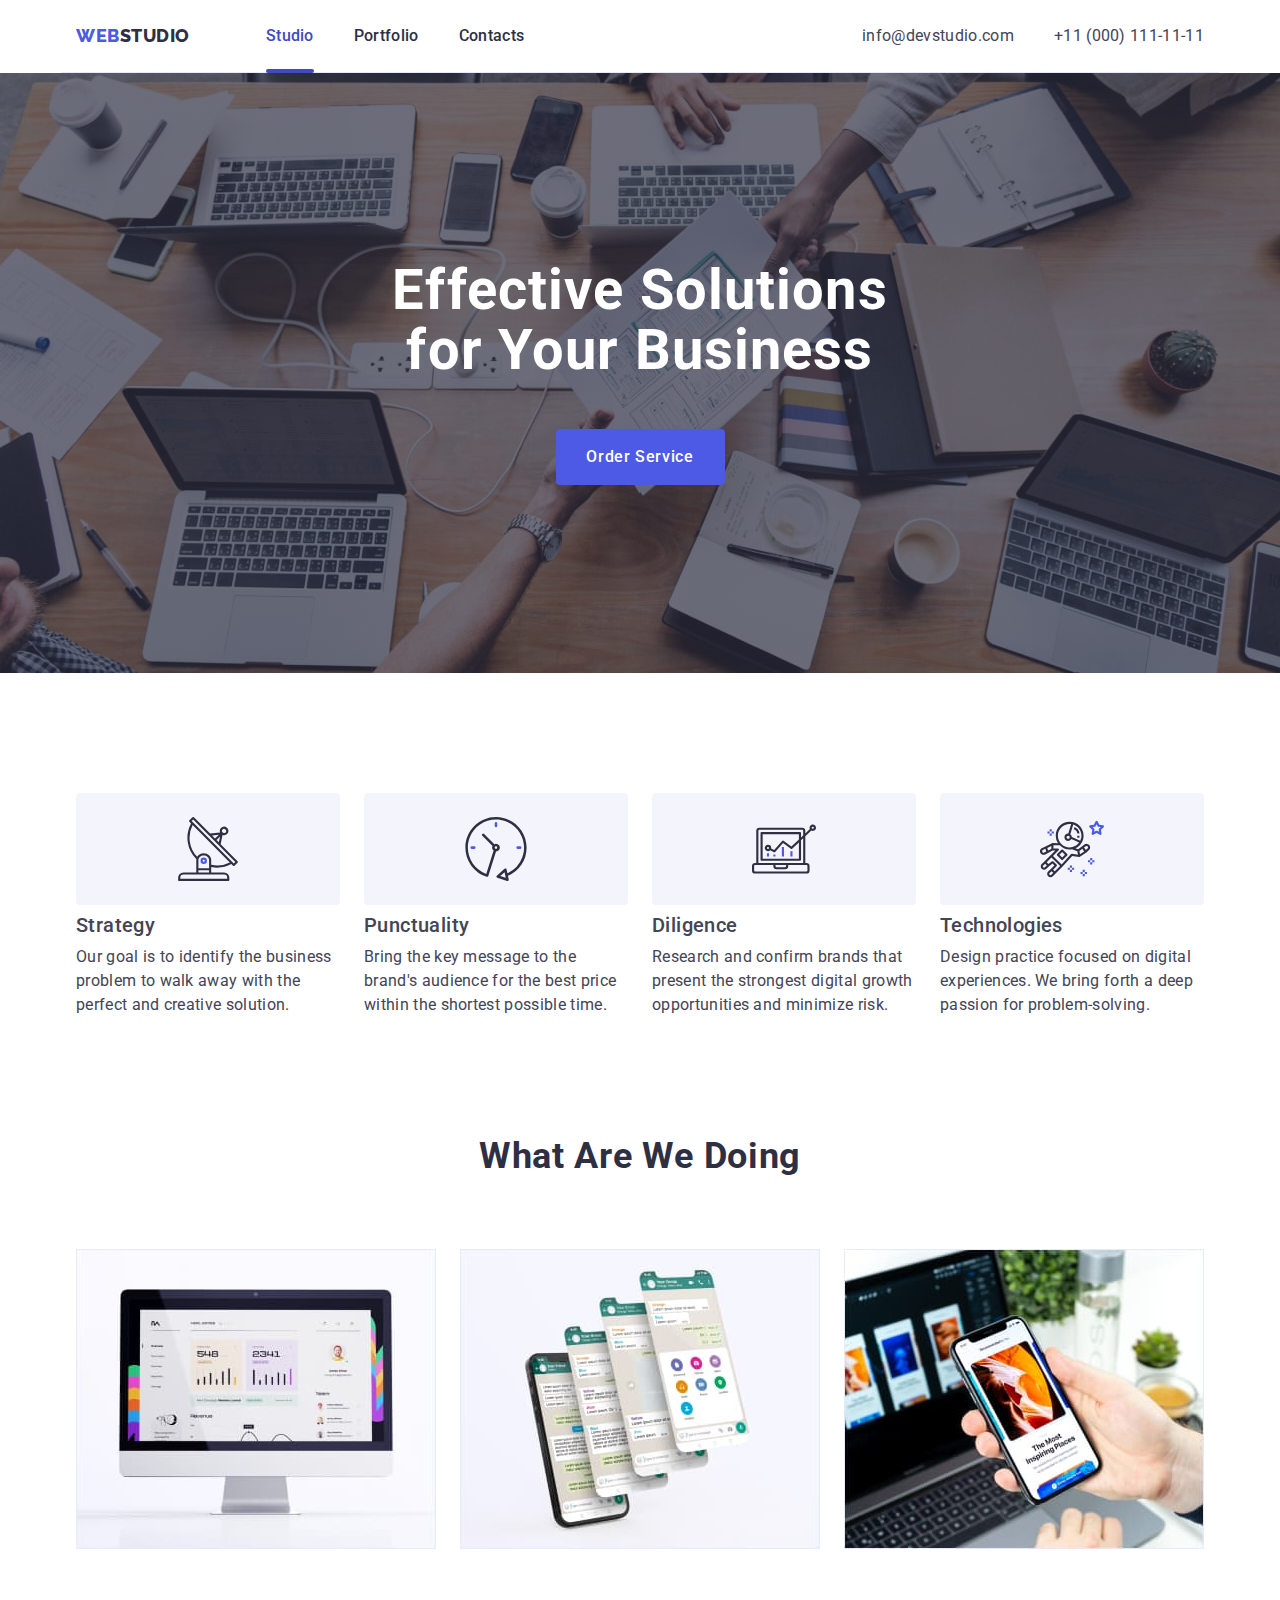
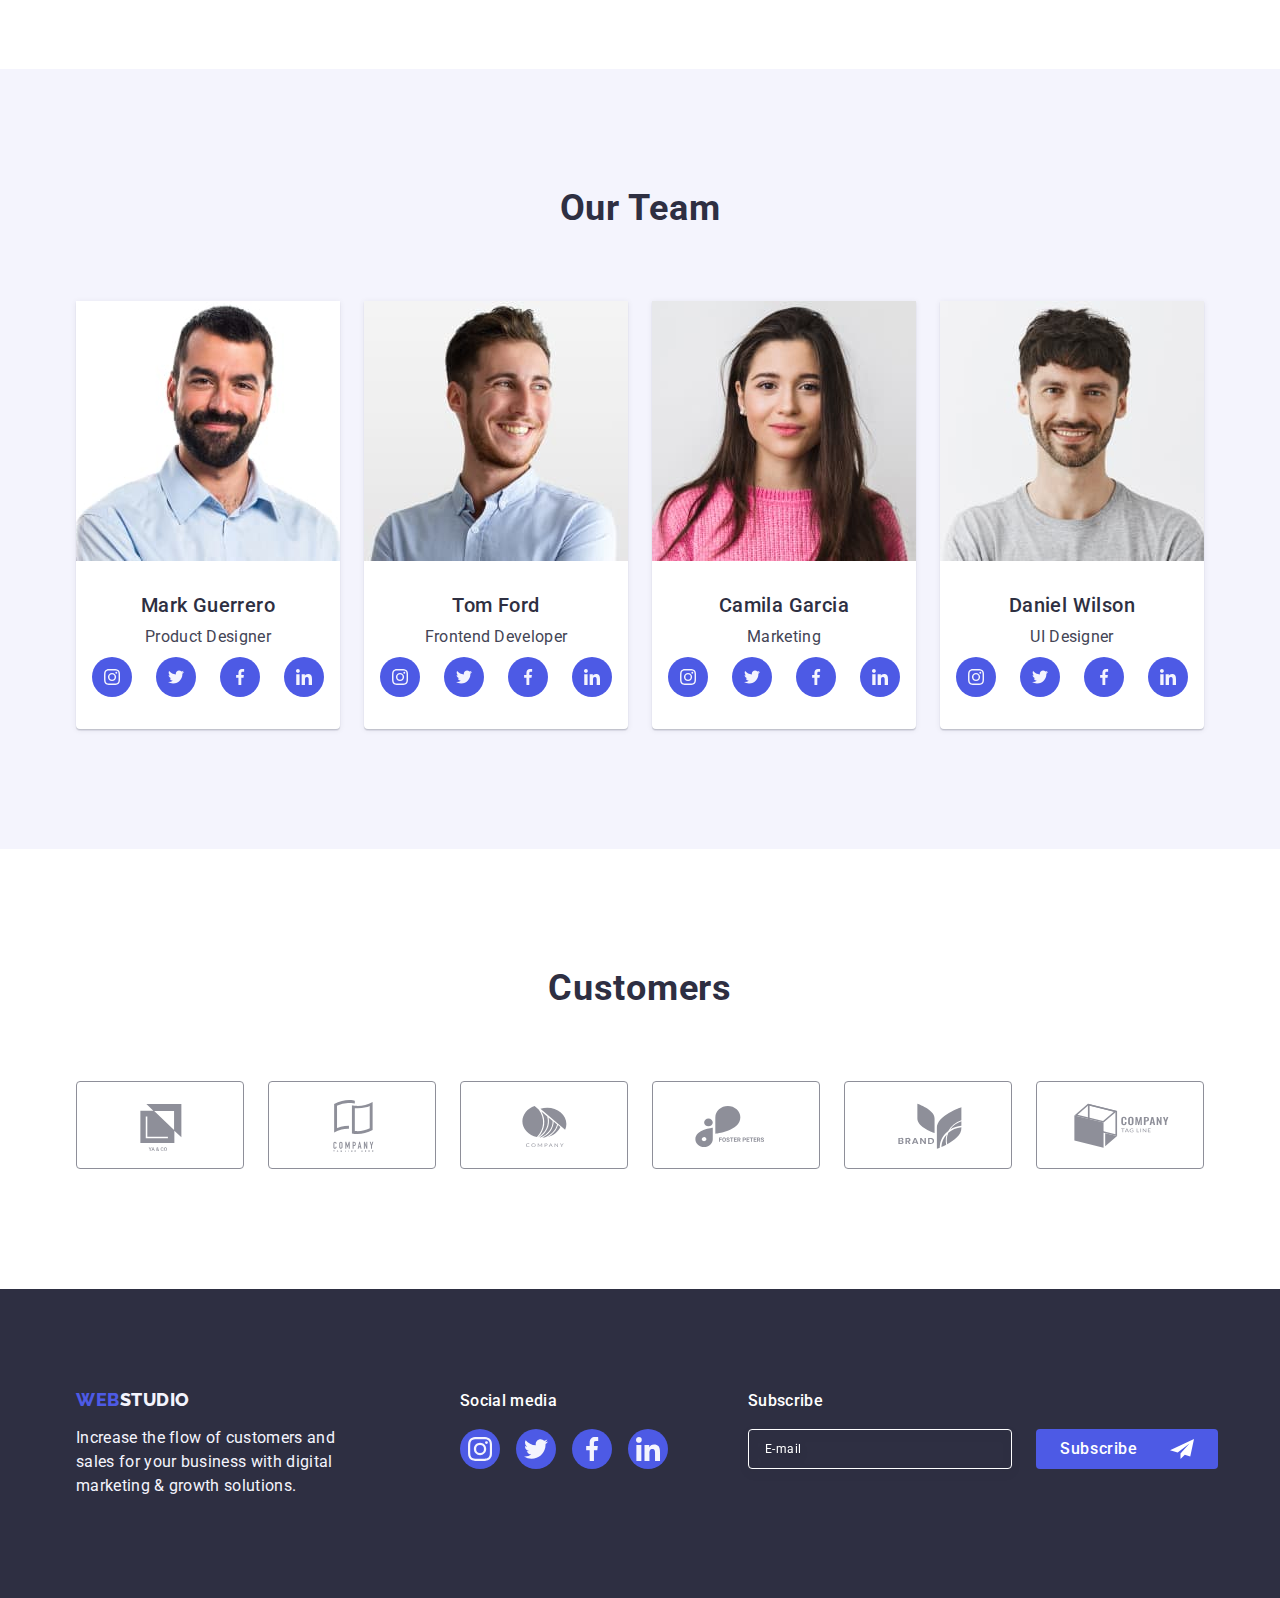
==== index.html @ 53127609 "dz6_fix7" ====
<!DOCTYPE html>
<html lang="en">
  <head>
    <meta charset="UTF-8" />
    <meta http-equiv="X-UA-Compatible" content="IE=edge" />
    <meta name="viewport" content="width=device-width, initial-scale=1.0" />
    <title>Webstudio</title>
    <link rel="preconnect" href="https://fonts.googleapis.com" />
    <link rel="preconnect" href="https://fonts.gstatic.com" crossorigin />
    <link
      href="https://fonts.googleapis.com/css2?family=Raleway:wght@800&family=Roboto:wght@400;500;700&display=swap"
      rel="stylesheet"
    />
    <link
      rel="stylesheet"
      href="https://cdnjs.cloudflare.com/ajax/libs/modern-normalize/2.0.0/modern-normalize.min.css"
    />
    <link rel="stylesheet" href="./css/styles.css" />
  </head>
  <body>
    <header class="header-page">
      <div class="container navigation">
        <nav class="header-nav">
          <a class="logo link" href="./index.html"
            >Web<span class="logo-studio">Studio</span></a
          >
          <ul class="header-list list">
            <li>
              <a class="header-link link-studio link" href="./index.html"
                >Studio</a
              >
            </li>
            <li>
              <a class="header-link link" href="./portfolio.html">Portfolio</a>
            </li>
            <li><a class="header-link link" href="">Contacts</a></li>
          </ul>
        </nav>
        <address class="address-nav">
          <ul class="addres-list list">
            <li>
              <a class="contacts link" href="mailto:info@devstudio.com"
                >info@devstudio.com</a
              >
            </li>
            <li>
              <a class="contacts link" href="tel:+110001111111"
                >+11 (000) 111-11-11</a
              >
            </li>
          </ul>
        </address>
      </div>
    </header>
    <main>
      <section class="hero">
        <div class="container hero-container">
          <h1 class="hero-title">Effective Solutions for Your Business</h1>
          <button class="hero-button" data-modal-open type="button">
            Order Service
          </button>
        </div>
      </section>
      <section class="section-skill">
        <div class="container">
          <h2 class="visually-hidden">Our skill</h2>
          <ul class="list skill-list">
            <li class="skill-item">
              <div class="skill-container-icon">
                <svg class="skill-item-icon" width="64" height="64">
                  <use href="./images/icons.svg#icon-antenna"></use>
                </svg>
              </div>
              <h3 class="skill-title-item">Strategy</h3>
              <p class="skill-text">
                Our goal is to identify the business problem to walk away with
                the perfect and creative solution.
              </p>
            </li>
            <li class="skill-item">
              <div class="skill-container-icon">
                <svg class="skill-item-icon" width="64" height="64">
                  <use href="./images/icons.svg#icon-clock"></use>
                </svg>
              </div>
              <h3 class="skill-title-item">Punctuality</h3>
              <p class="skill-text">
                Bring the key message to the brand's audience for the best price
                within the shortest possible time.
              </p>
            </li>
            <li class="skill-item">
              <div class="skill-container-icon">
                <svg class="skill-item-icon" width="64" height="64">
                  <use href="./images/icons.svg#icon-diagram"></use>
                </svg>
              </div>
              <h3 class="skill-title-item">Diligence</h3>
              <p class="skill-text">
                Research and confirm brands that present the strongest digital
                growth opportunities and minimize risk.
              </p>
            </li>
            <li class="skill-item">
              <div class="skill-container-icon">
                <svg class="skill-item-icon" width="64" height="64">
                  <use href="./images/icons.svg#icon-astronaut"></use>
                </svg>
              </div>
              <h3 class="skill-title-item">Technologies</h3>
              <p class="skill-text">
                Design practice focused on digital experiences. We bring forth a
                deep passion for problem-solving.
              </p>
            </li>
          </ul>
        </div>
      </section>
      <section class="job-description">
        <div class="container">
          <h2 class="job-description-title">What are we doing</h2>
          <ul class="list job-description-item">
            <li class="job-img">
              <img
                src="./images/screen-1.jpg"
                alt="
            application screen"
                width="360"
              />
            </li>
            <li class="job-img">
              <img
                src="./images/screen-2.jpg"
                alt="
            application screen"
                width="360"
              />
            </li>
            <li class="job-img">
              <img
                src="./images/screen-3.jpg"
                alt="
            application screen"
                width="360"
              />
            </li>
          </ul>
        </div>
      </section>
      <section class="team-section">
        <div class="container">
          <h2 class="team-title">Our Team</h2>
          <ul class="list team-list">
            <li class="team-item">
              <img
                src="./images/team-card-1.jpg"
                alt="Team card"
                width="264"
                height="260"
              />
              <div class="team-description">
                <h3 class="team-name">Mark Guerrero</h3>
                <p class="team-text">Product Designer</p>

                <ul class="team-soc-list list list">
                  <li class="team-soc-item list">
                    <a
                      class="team-soc-link link"
                      href=""
                      target="_blank"
                      rel="noopener noreferrer"
                    >
                      <svg class="social-networks-icon" width="16" height="16">
                        <use href="./images/icons.svg#icon-instagram"></use>
                      </svg>
                    </a>
                  </li>
                  <li class="team-soc-item list">
                    <a
                      class="team-soc-link link"
                      href=""
                      target="_blank"
                      rel="noopener noreferrer"
                    >
                      <svg class="social-networks-icon" width="16" height="16">
                        <use href="./images/icons.svg#icon-twitter"></use>
                      </svg>
                    </a>
                  </li>
                  <li class="team-soc-item list">
                    <a
                      class="team-soc-link link"
                      href=""
                      target="_blank"
                      rel="noopener noreferrer"
                    >
                      <svg class="social-networks-icon" width="16" height="16">
                        <use href="./images/icons.svg#icon-facebook"></use>
                      </svg>
                    </a>
                  </li>
                  <li class="team-soc-item list">
                    <a
                      class="team-soc-link link"
                      href=""
                      target="_blank"
                      rel="noopener noreferrer"
                    >
                      <svg class="social-networks-icon" width="16" height="16">
                        <use href="./images/icons.svg#icon-linkedin"></use>
                      </svg>
                    </a>
                  </li>
                </ul>
              </div>
            </li>
            <li class="team-item">
              <img
                src="./images/team-card-2.jpg"
                alt="Team card"
                width="264"
                height="260"
              />
              <div class="team-description">
                <h3 class="team-name">Tom Ford</h3>
                <p class="team-text">Frontend Developer</p>

                <ul class="team-soc-list list">
                  <li class="team-soc-item list">
                    <a
                      class="team-soc-link link"
                      href=""
                      target="_blank"
                      rel="noopener noreferrer"
                    >
                      <svg class="social-networks-icon" width="16" height="16">
                        <use href="./images/icons.svg#icon-instagram"></use>
                      </svg>
                    </a>
                  </li>
                  <li class="team-soc-item list">
                    <a
                      class="team-soc-link link"
                      href=""
                      target="_blank"
                      rel="noopener noreferrer"
                    >
                      <svg class="social-networks-icon" width="16" height="16">
                        <use href="./images/icons.svg#icon-twitter"></use>
                      </svg>
                    </a>
                  </li>
                  <li class="team-soc-item list">
                    <a
                      class="team-soc-link link"
                      href=""
                      target="_blank"
                      rel="noopener noreferrer"
                    >
                      <svg class="social-networks-icon" width="16" height="16">
                        <use href="./images/icons.svg#icon-facebook"></use>
                      </svg>
                    </a>
                  </li>
                  <li class="team-soc-item list">
                    <a
                      class="team-soc-link link"
                      href=""
                      target="_blank"
                      rel="noopener noreferrer"
                    >
                      <svg class="social-networks-icon" width="16" height="16">
                        <use href="./images/icons.svg#icon-linkedin"></use>
                      </svg>
                    </a>
                  </li>
                </ul>
              </div>
            </li>
            <li class="team-item">
              <img
                src="./images/team-card-3.jpg"
                alt="Team card"
                width="264"
                height="260"
              />
              <div class="team-description">
                <h3 class="team-name">Camila Garcia</h3>
                <p class="team-text">Marketing</p>

                <ul class="team-soc-list list">
                  <li class="team-soc-item list">
                    <a
                      class="team-soc-link link"
                      href=""
                      target="_blank"
                      rel="noopener noreferrer"
                    >
                      <svg class="social-networks-icon" width="16" height="16">
                        <use href="./images/icons.svg#icon-instagram"></use>
                      </svg>
                    </a>
                  </li>
                  <li class="team-soc-item list">
                    <a
                      class="team-soc-link link"
                      href=""
                      target="_blank"
                      rel="noopener noreferrer"
                    >
                      <svg class="social-networks-icon" width="16" height="16">
                        <use href="./images/icons.svg#icon-twitter"></use>
                      </svg>
                    </a>
                  </li>
                  <li class="team-soc-item list">
                    <a
                      class="team-soc-link link"
                      href=""
                      target="_blank"
                      rel="noopener noreferrer"
                    >
                      <svg class="social-networks-icon" width="16" height="16">
                        <use href="./images/icons.svg#icon-facebook"></use>
                      </svg>
                    </a>
                  </li>
                  <li class="team-soc-item list">
                    <a
                      class="team-soc-link link"
                      href=""
                      target="_blank"
                      rel="noopener noreferrer"
                    >
                      <svg class="social-networks-icon" width="16" height="16">
                        <use href="./images/icons.svg#icon-linkedin"></use>
                      </svg>
                    </a>
                  </li>
                </ul>
              </div>
            </li>
            <li class="team-item">
              <img
                src="./images/team-card-4.jpg"
                alt="Team card"
                width="264"
                height="260"
              />
              <div class="team-description">
                <h3 class="team-name">Daniel Wilson</h3>
                <p class="team-text">UI Designer</p>

                <ul class="team-soc-list list">
                  <li class="team-soc-item list">
                    <a
                      class="team-soc-link link"
                      href=""
                      target="_blank"
                      rel="noopener noreferrer"
                    >
                      <svg class="social-networks-icon" width="16" height="16">
                        <use href="./images/icons.svg#icon-instagram"></use>
                      </svg>
                    </a>
                  </li>
                  <li class="team-soc-item list">
                    <a
                      class="team-soc-link link"
                      href=""
                      target="_blank"
                      rel="noopener noreferrer"
                    >
                      <svg class="social-networks-icon" width="16" height="16">
                        <use href="./images/icons.svg#icon-twitter"></use>
                      </svg>
                    </a>
                  </li>
                  <li class="team-soc-item list">
                    <a
                      class="team-soc-link link"
                      href=""
                      target="_blank"
                      rel="noopener noreferrer"
                    >
                      <svg class="social-networks-icon" width="16" height="16">
                        <use href="./images/icons.svg#icon-facebook"></use>
                      </svg>
                    </a>
                  </li>
                  <li class="team-soc-item list">
                    <a
                      class="team-soc-link link"
                      href=""
                      target="_blank"
                      rel="noopener noreferrer"
                    >
                      <svg class="social-networks-icon" width="16" height="16">
                        <use href="./images/icons.svg#icon-linkedin"></use>
                      </svg>
                    </a>
                  </li>
                </ul>
              </div>
            </li>
          </ul>
        </div>
      </section>
      <section class="customers-section">
        <div class="container">
          <h2 class="customers-title">Customers</h2>
          <ul class="list customers-list">
            <li class="customers-item">
              <a href="" class="link customers-link">
                <svg class="customers-icon" width="104" height="56">
                  <use href="./images/icons.svg#icon-Logo-1"></use>
                </svg>
              </a>
            </li>
            <li class="customers-item">
              <a href="" class="link customers-link">
                <svg class="customers-icon" width="104" height="56">
                  <use href="./images/icons.svg#icon-Logo-2"></use>
                </svg>
              </a>
            </li>
            <li class="customers-item">
              <a href="" class="link customers-link">
                <svg class="customers-icon" width="104" height="56">
                  <use href="./images/icons.svg#icon-Logo-3"></use>
                </svg>
              </a>
            </li>
            <li class="customers-item">
              <a href="" class="link customers-link">
                <svg class="customers-icon" width="104" height="56">
                  <use href="./images/icons.svg#icon-Logo-4"></use>
                </svg>
              </a>
            </li>
            <li class="customers-item">
              <a href="" class="link customers-link">
                <svg class="customers-icon" width="104" height="56">
                  <use href="./images/icons.svg#icon-Logo-5"></use>
                </svg>
              </a>
            </li>
            <li class="customers-item">
              <a href="" class="link customers-link">
                <svg class="customers-icon" width="104" height="56">
                  <use href="./images/icons.svg#icon-Logo-6"></use>
                </svg>
              </a>
            </li>
          </ul>
        </div>
      </section>
    </main>
    <footer class="footer">
      <div class="container footer-container">
        <div class="footer-logo-container">
          <a class="logo-footer link" href="./index.html"
            >Web<span class="footer-logo-studio">Studio</span></a
          >
          <p class="footer-text">
            Increase the flow of customers and sales for your business with
            digital marketing & growth solutions.
          </p>
        </div>

        <div class="social-footer-container">
          <p class="footer-soc-title">Social media</p>
          <ul class="footer-soc-list list">
            <li class="footer-soc-item list">
              <a
                class="footer-soc-link link"
                href=""
                target="_blank"
                rel="noopener noreferrer"
              >
                <svg class="social-networks-icon" width="24" height="24">
                  <use href="./images/icons.svg#icon-instagram"></use>
                </svg>
              </a>
            </li>
            <li class="footer-soc-item list">
              <a
                class="footer-soc-link link"
                href=""
                target="_blank"
                rel="noopener noreferrer"
              >
                <svg class="social-networks-icon" width="24" height="24">
                  <use href="./images/icons.svg#icon-twitter"></use>
                </svg>
              </a>
            </li>
            <li class="footer-soc-item list">
              <a
                class="footer-soc-link link"
                href=""
                target="_blank"
                rel="noopener noreferrer"
              >
                <svg class="social-networks-icon" width="24" height="24">
                  <use href="./images/icons.svg#icon-facebook"></use>
                </svg>
              </a>
            </li>
            <li class="footer-soc-item list">
              <a
                class="footer-soc-link link"
                href=""
                target="_blank"
                rel="noopener noreferrer"
              >
                <svg class="social-networks-icon" width="24" height="24">
                  <use href="./images/icons.svg#icon-linkedin"></use>
                </svg>
              </a>
            </li>
          </ul>
        </div>
        <div class="register-form-wrap">
          <p class="footer-soc-title">Subscribe</p>
          <form class="mail-reg-form">
            <label class="reg-mail-label">
              <input
                type="email"
                name="email"
                class="reg-mail-input"
                minlength="2"
                maxlength="30"
                placeholder="E-mail"
                required
              />
            </label>
            <button class="reg-mail-btn" type="submit">
              Subscribe
              <svg class="icon-subscribe" width="24" height="24">
                <use href="./images/icons.svg#icon-subscribe"></use>
              </svg>
            </button>
          </form>
        </div>
      </div>
    </footer>
    <div class="backdrop is-hidden" data-modal>
      <div class="modal">
        <button data-modal-close class="modal-close" type="button">
          <svg class="modal-close-item" width="8" height="8">
            <use href="./images/icons.svg#icon-close-black"></use>
          </svg>
        </button>
        <p class="modal-title">Leave your contacts and we will call you back</p>
        <form class="modal-form">
          <div class="input-wrap">
            <label for="user-name" class="input-label">Name</label>
            <div class="input-container">
              <input
                type="text"
                name="user-name"
                id="user-name"
                class="modal-input"
                placeholder=" "
                minlength="2"
                maxlength="30"
                required
              />
              <svg class="modal-img" width="18" height="24">
                <use href="./images/icons.svg#icon-person"></use>
              </svg>
            </div>
          </div>
          <div class="input-wrap">
            <label for="tel" class="input-label">Phone</label>
            <div class="input-container">
              <input
                type="tel"
                name="tel"
                id="tel"
                class="modal-input"
                placeholder=" "
                required
              />
              <svg class="modal-img" width="18" height="24">
                <use href="./images/icons.svg#icon-phone"></use>
              </svg>
            </div>
          </div>
          <div class="input-wrap">
            <label for="email" class="input-label">Email</label>
            <div class="input-container">
              <input
                type="email"
                name="email"
                id="email"
                class="modal-input"
                placeholder=" "
                required
              />
              <svg class="modal-img" width="18" height="24">
                <use href="./images/icons.svg#icon-mail"></use>
              </svg>
            </div>
          </div>
          <div class="input-wrap comment-box-wrap">
            <label for="user-comment" class="input-label">Comment</label>
            <textarea
              class="comment-box"
              name="user-comment"
              id="user-comment"
              placeholder="Text input"
            ></textarea>
          </div>
          <div class="privacy-container">
            <input
              type="checkbox"
              id="user-privacy"
              name="user-privacy"
              value="true"
              class="privacy-input visually-hidden"
              required
            />
            <label for="user-privacy" class="privacy-label">
              <span class="container-privacy-icon"
                ><svg class="privacy-icon" width="10" height="8">
                  <use href="./images/icons.svg#icon-click"></use>
                </svg>
              </span>
              I accept the terms and conditions of the
              <a class="privacy-link" href=""> Privacy Policy</a>
            </label>
          </div>

          <button type="submit" class="modal-btn">Send</button>
        </form>
      </div>
    </div>
    <script src="./js/modal.js"></script>
  </body>
</html>
---- css/styles.css ----
/* Main background #ffffff */
/* Background footer and main section #2E2F42 */
/* Footer text color #F4F4FD */
/* Main text color #434455 */
/* Title color #2E2F42 */
/* background button #4D5AE5 */

:root {
  --main-bg: #ffffff;
  --durk-bg: #2e2f42;
  --main-text-color: #434455;
  --title-color: #2e2f42;
  --accent-color: #4d5ae5;
  --light-bg: #f4f4fd;
  --pressed-state: #404bbf;
  --border-btn-color: #030303;
  --costumers-logo-color: #8e8f99;
  --green-accent-color: #31d0aa;
  --border-collor: #e7e9fc;
}

h1,
h2,
h3,
h4,
h5,
h6,
p {
  margin-top: 0;
  margin-bottom: 0;
}

img {
  display: block;
  max-width: 100%;
  height: auto;
}

.container {
  max-width: 1158px;
  padding: 0 15px;
  margin: 0 auto;
}

body {
  font-family: "Roboto", sans-serif;
  font-weight: 400;
  font-size: 16px;
  line-height: 1.5;
  letter-spacing: 0.02em;
  color: var(--main-text-color);
  background-color: var(--main-bg);
}

/* Header */

.navigation {
  display: flex;
  justify-content: space-between;
  border-bottom: 1px solid var(--border-collor);
}

.header-page {
  box-shadow: 0px 2px 1px rgba(46, 47, 66, 0.08),
    0px 1px 1px rgba(46, 47, 66, 0.16), 0px 1px 6px rgba(46, 47, 66, 0.08);
}

.header-nav {
  display: flex;
  align-items: center;
}

.header-list {
  display: flex;
  gap: 40px;
}

.list {
  list-style: none;
  margin: 0;
  padding: 0;
}

.link {
  text-decoration: none;
  margin: 0;
  padding: 0;
}

.logo {
  font-family: "Raleway", sans-serif;
  font-weight: 800;
  font-size: 18px;
  line-height: 1.17;
  letter-spacing: 0.03em;
  text-transform: uppercase;
  color: var(--accent-color);
  text-decoration: none;
  padding: 24px 0 24px;
  margin-right: 76px;
}

.logo > .logo-studio {
  text-transform: uppercase;
  color: var(--title-color);
}

.address-nav {
  font-style: normal;
  padding-top: 24px;
  padding-bottom: 24px;
}

.addres-list {
  display: flex;
  gap: 40px;
}

.header-link {
  display: block;
  font-family: inherit;
  font-weight: 500;
  font-size: 16px;
  line-height: 1.5;
  letter-spacing: 0.02em;
  color: var(--title-color);
  padding-top: 24px;
  padding-bottom: 24px;
  transition: color 250ms cubic-bezier(0.4, 0, 0.2, 1);
  position: relative;
}

.header-link:hover,
.header-link:focus {
  color: var(--pressed-state);
}

.link-studio::after {
  position: absolute;
  left: 0px;
  bottom: -1px;
  width: 100%;
  height: 4px;
  content: "";
  display: block;
  background-color: var(--pressed-state);
  border-radius: 2px;
  color: var(--pressed-state);
}
.link-studio {
  color: var(--pressed-state);
}

.link-portfolio {
  color: var(--pressed-state);
}

.link-portfolio::after {
  position: absolute;
  left: 0px;
  bottom: -1px;
  width: 100%;
  height: 4px;
  content: "";
  display: block;
  background-color: var(--pressed-state);
  border-radius: 2px;
}

.contacts {
  font-family: inherit;
  font-style: normal;
  font-weight: 400;
  font-size: 16px;
  line-height: 1.5;
  letter-spacing: 0.02em;
  color: var(--main-text-color);
  transition: color 250ms cubic-bezier(0.4, 0, 0.2, 1);
}

.contacts:is(:hover, :focus) {
  color: var(--pressed-state);
}

/* Main */

.hero {
  background-color: var(--durk-bg);
  max-width: 1440px;
  margin: 0 auto;
  padding-top: 188px;
  padding-bottom: 188px;
  background-image: linear-gradient(
      rgba(46, 47, 66, 0.7),
      rgba(46, 47, 66, 0.7)
    ),
    url(../images/people-office-1.jpg);
  background-position: center;
  background-size: cover;
  background-repeat: no-repeat;
}

.hero-container {
  display: flex;
  flex-direction: column;
  align-items: center;
}

.hero-button {
  font-family: inherit;
  font-weight: 500;
  font-size: 16px;
  line-height: 1.5;
  letter-spacing: 0.04em;
  color: var(--main-bg);
  background: var(--accent-color);
  cursor: pointer;
  min-width: 169px;
  height: 56px;
  border: none;
  border-radius: 4px;
  transition: background-color 250ms cubic-bezier(0.4, 0, 0.2, 1);
}

.hero-button:is(:hover, :focus) {
  background-color: var(--pressed-state);
}

.hero-title {
  font-weight: 700;
  font-size: 56px;
  line-height: 1.07;
  letter-spacing: 0.02em;
  color: var(--main-bg);
  text-align: center;
  margin-bottom: 48px;
  max-width: 496px;
  height: 120px;
}

.section-skill {
  padding-top: 120px;
  padding-bottom: 120px;
}

.visually-hidden {
  position: absolute;
  width: 1px;
  height: 1px;
  margin: -1px;
  border: 0;
  padding: 0;

  white-space: nowrap;
  clip-path: inset(100%);
  clip: rect(0 0 0 0);
  overflow: hidden;
}

.skill-list {
  display: flex;
  gap: 24px;
}

.skill-item {
  flex-basis: calc((100% - 3 * 24px) / 4);
  min-height: 104px;
}

.skill-container-icon {
  width: 100%;
  height: 112px;
  display: flex;
  align-items: center;
  justify-content: center;
  background: var(--light-bg);
  border-radius: 4px;
  margin-bottom: 8px;
}

.skill-title-item {
  font-weight: 500;
  font-size: 20px;
  line-height: 1.2;
  letter-spacing: 0.02em;
  color: currentColor;
  margin-bottom: 8px;
}

.job-description {
  padding-bottom: 120px;
}

.job-description-title {
  font-weight: 700;
  font-size: 36px;
  line-height: 1.11;
  letter-spacing: 0.02em;
  text-transform: capitalize;
  color: var(--title-color);
  text-align: center;
  margin-bottom: 72px;
}

.job-description-item {
  display: flex;
  justify-content: space-between;
  gap: 24px;
}

.job-img {
  flex-basis: calc((100% - 3 * 16px) / 3);
}

.team-section {
  background: var(--light-bg);
  padding-top: 120px;
  padding-bottom: 120px;

  margin: 0 auto;
}

.team-list {
  display: flex;
  justify-content: space-between;
  gap: 24px;
}

.team-item {
  background-color: var(--main-bg);
  flex-basis: calc((100% - 3 * 24px) / 4);
  border-radius: 0px 0px 4px 4px;
  box-shadow: 0px 1px 6px rgba(46, 47, 66, 0.08),
    0px 1px 1px rgba(46, 47, 66, 0.16), 0px 2px 1px rgba(46, 47, 66, 0.08);
}

/* .team-item:hover {
  box-shadow: 0px 1px 6px rgba(46, 47, 66, 0.08),
    0px 1px 1px rgba(46, 47, 66, 0.16), 0px 2px 1px rgba(46, 47, 66, 0.08);
} */

.team-title {
  font-weight: 700;
  font-size: 36px;
  line-height: 1.11;
  letter-spacing: 0.02em;
  text-transform: capitalize;
  color: var(--title-color);
  text-align: center;
  margin-bottom: 72px;
}

.team-description {
  padding: 32px 16px;
}

.team-name {
  font-weight: 500;
  font-size: 20px;
  line-height: 1.2;
  letter-spacing: 0.02em;
  text-align: center;
  color: var(--title-color);
  margin-bottom: 8px;
}

.team-text {
  font-weight: 400;
  font-size: 16px;
  line-height: 24px;
  text-align: center;
  letter-spacing: 0.02em;
  color: var(--main-text-color);
  margin-bottom: 8px;
}

.team-soc-list {
  display: flex;
  flex-direction: row;
  justify-content: center;
  gap: 24px;
}

.team-soc-item {
  width: 40px;
  height: 40px;
}

.team-soc-link {
  display: flex;
  width: 100%;
  height: 100%;
  background-color: var(--accent-color);
  border-radius: 50%;
  align-items: center;
  justify-content: center;
  transition: background-color 250ms cubic-bezier(0.4, 0, 0.2, 1);
}

.team-soc-link:is(:hover, :focus) {
  background-color: var(--pressed-state);
}

.social-networks-icon {
  fill: var(--light-bg);
}

.customers-section {
  padding-top: 120px;
  padding-bottom: 120px;
}

.customers-title {
  font-weight: 700;
  font-size: 36px;
  line-height: 1.11;
  letter-spacing: 0.02em;
  text-transform: capitalize;
  color: var(--title-color);
  text-align: center;
  margin-bottom: 72px;
}

.customers-list {
  display: flex;
  align-items: flex-start;
  gap: 24px;
}
.customers-item {
  box-sizing: border-box;
  flex-basis: calc((100% - 5 * 24px) / 6);
  height: 88px;
}

.customers-link {
  display: flex;
  width: 100%;
  height: 100%;
  border: 1px solid var(--costumers-logo-color);
  border-radius: 4px;
  justify-content: center;
  align-items: center;
  color: var(--costumers-logo-color);
  fill: var(--costumers-logo-color);
  transition: border-color 250ms cubic-bezier(0.4, 0, 0.2, 1),
    color 250ms cubic-bezier(0.4, 0, 0.2, 1);
}

.customers-icon {
  fill: currentColor;
  transition: color 250ms cubic-bezier(0.4, 0, 0.2, 1);
}

.customers-link:hover {
  border-color: var(--pressed-state);
}

.customers-link:hover .customers-icon {
  color: var(--pressed-state);
}

.customers-link:focus {
  border-color: var(--pressed-state);
}

.customers-link:focus .customers-icon {
  color: var(--pressed-state);
}

/* Portfolio */

.section-btn {
  padding-top: 96px;
  padding-bottom: 120px;
}

.filter-btn {
  display: none;
}

.filter-btn-container {
  display: flex;
  justify-content: center;
  gap: 24px;
  margin-bottom: 72px;
}

.filter-btn-item {
  font-family: inherit;
  font-weight: 500;
  font-size: 16px;
  line-height: 1.5;
  letter-spacing: 0.04em;
  color: var(--accent-color);
  background: var(--light-bg);
  cursor: pointer;
  padding: 12px 24px;
  border: 1px solid var(--border-collor);
  border-radius: 4px;
  transition: color 250ms cubic-bezier(0.4, 0, 0.2, 1),
    background-color 250ms cubic-bezier(0.4, 0, 0.2, 1),
    border-color 250ms cubic-bezier(0.4, 0, 0.2, 1),
    box-shadow 250ms cubic-bezier(0.4, 0, 0.2, 1);
}

.filter-btn-item:hover {
  color: var(--main-bg);
  background: var(--pressed-state);
  border: 1px solid transparent;
  box-shadow: 0px 3px 1px rgba(0, 0, 0, 0.1), 0px 2px 1px rgba(0, 0, 0, 0.08),
    0px 2px 2px rgba(0, 0, 0, 0.12);
}

.filter-btn-item:focus {
  color: var(--main-bg);
  background: var(--pressed-state);
  border: 1px solid transparent;
  box-shadow: 0px 3px 1px rgba(0, 0, 0, 0.1), 0px 2px 1px rgba(0, 0, 0, 0.08),
    0px 2px 2px rgba(0, 0, 0, 0.12);
}

.projects {
  display: flex;
  flex-wrap: wrap;
  column-gap: 24px;
  row-gap: 48px;
}

.projects-item {
  width: calc((100% - 48px) / 3);
  transition: box-shadow 250ms cubic-bezier(0.4, 0, 0.2, 1);
}

.projects-item-link {
  display: block;
  transition: box-shadow 250ms cubic-bezier(0.4, 0, 0.2, 1);
}

.projects-item:hover {
  box-shadow: 0px 1px 6px rgba(46, 47, 66, 0.08),
    0px 1px 1px rgba(46, 47, 66, 0.16), 0px 2px 1px rgba(46, 47, 66, 0.08);
}

.projects-item:focus {
  box-shadow: 0px 1px 6px rgba(46, 47, 66, 0.08),
    0px 1px 1px rgba(46, 47, 66, 0.16), 0px 2px 1px rgba(46, 47, 66, 0.08);
}

.projects-item:hover .projects-item-link {
  box-shadow: 0px 1px 6px rgba(46, 47, 66, 0.08),
    0px 1px 1px rgba(46, 47, 66, 0.16), 0px 2px 1px rgba(46, 47, 66, 0.08);
}

.projects-item-link:focus {
  box-shadow: 0px 1px 6px rgba(46, 47, 66, 0.08),
    0px 1px 1px rgba(46, 47, 66, 0.16), 0px 2px 1px rgba(46, 47, 66, 0.08);
}
.projects-description {
  padding: 32px 16px;
  border: 1px solid var(--border-collor);
  border-top: none;
}

.projects-title {
  font-weight: 500;
  font-size: 20px;
  line-height: 1.2;
  letter-spacing: 0.02em;
  color: var(--title-color);
  margin-bottom: 8px;
}

.projects-img {
  position: relative;
  overflow: hidden;
}

.projects-overlay {
  position: absolute;
  top: 0;
  left: 0;
  width: 100%;
  height: 100%;
  color: var(--light-bg);
  padding: 40px 32px;
  background-color: var(--accent-color);

  transition: transform 250ms cubic-bezier(0.4, 0, 0.2, 1);
  transform: translateY(100%);
}

.projects-item:hover .projects-overlay {
  transform: translateY(0);
}

.projects-item-link:focus .projects-overlay {
  transform: translateY(0);
}

.projects-text {
  color: var(--main-text-color);
}

/* Footer */

.footer {
  background-color: var(--durk-bg);
  margin: 0 auto;
  padding-top: 100px;
  padding-bottom: 100px;
}

.footer-container {
  display: flex;
  align-items: baseline;
}

.footer-logo-container {
  margin-right: 120px;
}

.logo-footer {
  display: inline-block;
  margin-bottom: 16px;
  font-family: "Raleway", sans-serif;
  font-weight: 800;
  font-size: 18px;
  line-height: 1.17;
  letter-spacing: 0.03em;
  text-transform: uppercase;
  color: var(--accent-color);
  text-decoration: none;
}

.footer-text {
  color: var(--light-bg);
  width: 264px;
  height: 72px;
}

.footer-logo-studio {
  color: var(--light-bg);
}

.social-footer-container {
  display: flex;
  flex-direction: column;
  margin-right: 80px;
}

.footer-soc-title {
  font-style: normal;
  font-weight: 500;
  font-size: 16px;
  line-height: 1.5;
  letter-spacing: 0.02em;
  color: #ffffff;
  margin-bottom: 16px;
}

.footer-soc-list {
  display: flex;
  gap: 16px;
}

.footer-soc-item {
  width: 40px;
  height: 40px;
}

.footer-soc-link {
  display: flex;
  width: 100%;
  height: 100%;
  background-color: var(--accent-color);
  border-radius: 50%;
  align-items: center;
  justify-content: center;
  transition: background-color 250ms cubic-bezier(0.4, 0, 0.2, 1);
}

.footer-soc-link:is(:hover, :focus) {
  background-color: var(--green-accent-color);
}

.register-form-wrap {
  display: flex;
  flex-direction: column;
}

.mail-reg-form {
  display: flex;
  gap: 24px;
}

.reg-mail-label {
}

.reg-mail-input {
  height: 40px;
  width: 264px;
  background-color: transparent;
  border: 1px solid var(--main-bg);
  border-radius: 4px;
  padding-left: 16px;
  font-size: 12px;
  line-height: 1.5;
  letter-spacing: 0.04em;
  filter: drop-shadow(0px 4px 4px rgba(0, 0, 0, 0.15));
  color: var(--main-bg);
}

.reg-mail-input::placeholder {
  display: block;
  font-size: 12px;
  line-height: 2;
  letter-spacing: 0.04em;
  color: var(--main-bg);
}
.reg-mail-btn {
  display: flex;
  justify-content: center;
  align-items: center;
  gap: 16px;
  min-width: 165px;
  height: 40px;
  padding: 8px 24px;
  background: var(--accent-color);
  border-radius: 4px;
  border: none;
  cursor: pointer;

  font-family: "Roboto", sans-serif;
  font-style: normal;
  font-weight: 500;
  font-size: 16px;
  line-height: 1.5;
  letter-spacing: 0.04em;
  color: var(--main-bg);
}

.icon-subscribe {
  fill: var(--main-bg);
  margin-left: 16px;
}

/* Backdrop-modal */

.backdrop {
  position: fixed;
  top: 0;
  left: 0;
  width: 100%;
  height: 100%;
  background-color: rgba(46, 47, 66, 0.4);
  transition: opacity 250ms cubic-bezier(0.4, 0, 0.2, 1),
    visibility 250ms cubic-bezier(0.4, 0, 0.2, 1);
}

.is-hidden {
  visibility: hidden;
  opacity: 0;
  pointer-events: none;
}

.modal {
  position: absolute;
  width: 408px;
  min-height: 584px;
  left: 50%;
  top: 50%;
  padding: 72px 24px 24px;
  background: #fcfcfc;
  box-shadow: 0px 1px 1px rgba(0, 0, 0, 0.14), 0px 1px 3px rgba(0, 0, 0, 0.12),
    0px 2px 1px rgba(0, 0, 0, 0.2);
  border-radius: 4px;
  transform: translate(-50%, -50%) scale(1);
  transition: transform 250ms cubic-bezier(0.4, 0, 0.2, 1);
}

.backdrop.is-hidden .modal {
  transform: translate(-50%, -50%) scale(0);
}

.modal-close {
  position: absolute;
  top: 24px;
  right: 24px;
  width: 24px;
  height: 24px;
  background-color: var(--border-collor);
  border-radius: 50%;
  display: flex;
  align-items: center;
  justify-content: center;
  padding: 0;
  border: 1px solid rgba(0, 0, 0, 0.1);
  cursor: pointer;
  transition: background-color 250ms cubic-bezier(0.4, 0, 0.2, 1),
    border 250ms cubic-bezier(0.4, 0, 0.2, 1);
}

.modal-close:hover {
  background-color: var(--pressed-state);
  border: none;
}

.modal-close:focus {
  background-color: var(--pressed-state);
  border: none;
}

.modal-close-item {
  fill: var(--durk-bg);
  transition: fill 250ms cubic-bezier(0.4, 0, 0.2, 1);
}

.modal-close:hover .modal-close-item {
  fill: var(--main-bg);
}

.modal-close:focus .modal-close-item {
  fill: var(--main-bg);
}

.modal-form {
}

.modal-title {
  font-weight: 500;
  margin-bottom: 16px;
  text-align: center;
  color: var(--title-color);
}

.input-wrap {
  margin-bottom: 8px;
}

.modal-img {
  position: absolute;
  top: 50%;
  transform: translateY(-50%);
  left: 16px;
  bottom: 8px;
  transition: fill 250ms cubic-bezier(0.4, 0, 0.2, 1);
}

.input-container {
  position: relative;
}

.input-label {
  display: block;
  margin-bottom: 4px;
  font-size: 12px;
  line-height: 1.17;
  letter-spacing: 0.04em;
  color: var(--costumers-logo-color);
}

.modal-input {
  display: block;
  height: 40px;
  width: 100%;
  padding-left: 38px;
  border: 1px solid rgba(46, 47, 66, 0.4);
  border-radius: 4px;
  background-color: transparent;
  outline: transparent;
  transition: border-color 250ms cubic-bezier(0.4, 0, 0.2, 1);
}

.modal-input:focus {
  border-color: var(--accent-color);
}

.modal-input:focus + .modal-img {
  fill: var(--accent-color);
}

.comment-box {
  width: 100%;
  height: 120px;
  border: 1px solid rgba(46, 47, 66, 0.4);
  border-radius: 4px;
  resize: none;

  background-color: transparent;
  outline: transparent;

  font-size: 12px;
  line-height: 1.17;
  letter-spacing: 0.04em;
  color: rgba(46, 47, 66, 0.4);

  padding: 8px 16px;

  transition: border-color 250ms cubic-bezier(0.4, 0, 0.2, 1);
}

.comment-box:focus {
  border-color: var(--accent-color);
}

.comment-box-wrap {
  margin-bottom: 16px;
}

.privacy-container {
  width: 100%;
  margin-bottom: 24px;
}

.privacy-label {
  /* display: flex; */
  width: 100%;
  padding-left: 24px;
  position: relative;
  align-items: center;
  font-size: 12px;
  line-height: 1.17;
  letter-spacing: 0.04em;
  color: var(--costumers-logo-color);
}

.privacy-link {
  color: var(--accent-color);
}

.privacy-input:checked + .privacy-label > .container-privacy-icon {
  background-color: var(--pressed-state);
  border: none;
  fill: var(--light-bg);
}

.container-privacy-icon {
  display: inline-flex;
  justify-content: center;
  align-items: center;
  position: absolute;
  left: 0px;
  width: 16px;
  height: 16px;
  border: 1px solid rgba(46, 47, 66, 0.4);
  border-radius: 2px;
  fill: transparent;
  transition: background-color 250ms cubic-bezier(0.4, 0, 0.2, 1),
    border 250ms cubic-bezier(0.4, 0, 0.2, 1),
    fill 250ms cubic-bezier(0.4, 0, 0.2, 1);
}

.privacy-icon {
}

/* .modal-btn-wrap {
  width: 100%;
  display: flex;
  justify-content: center;
} */

.modal-btn {
  display: block;
  display: flex;
  justify-content: center;
  margin-left: auto;
  margin-right: auto;
  padding: 16px 32px;

  min-width: 169px;
  height: 56px;
  border: none;
  background: var(--accent-color);
  box-shadow: 0px 4px 4px rgba(0, 0, 0, 0.15);
  border-radius: 4px;
  font-weight: 500;
  font-size: 16px;
  line-height: 1.5;
  letter-spacing: 0.04em;

  color: var(--main-bg);
  cursor: pointer;
  transition: background-color 250ms cubic-bezier(0.4, 0, 0.2, 1);
}
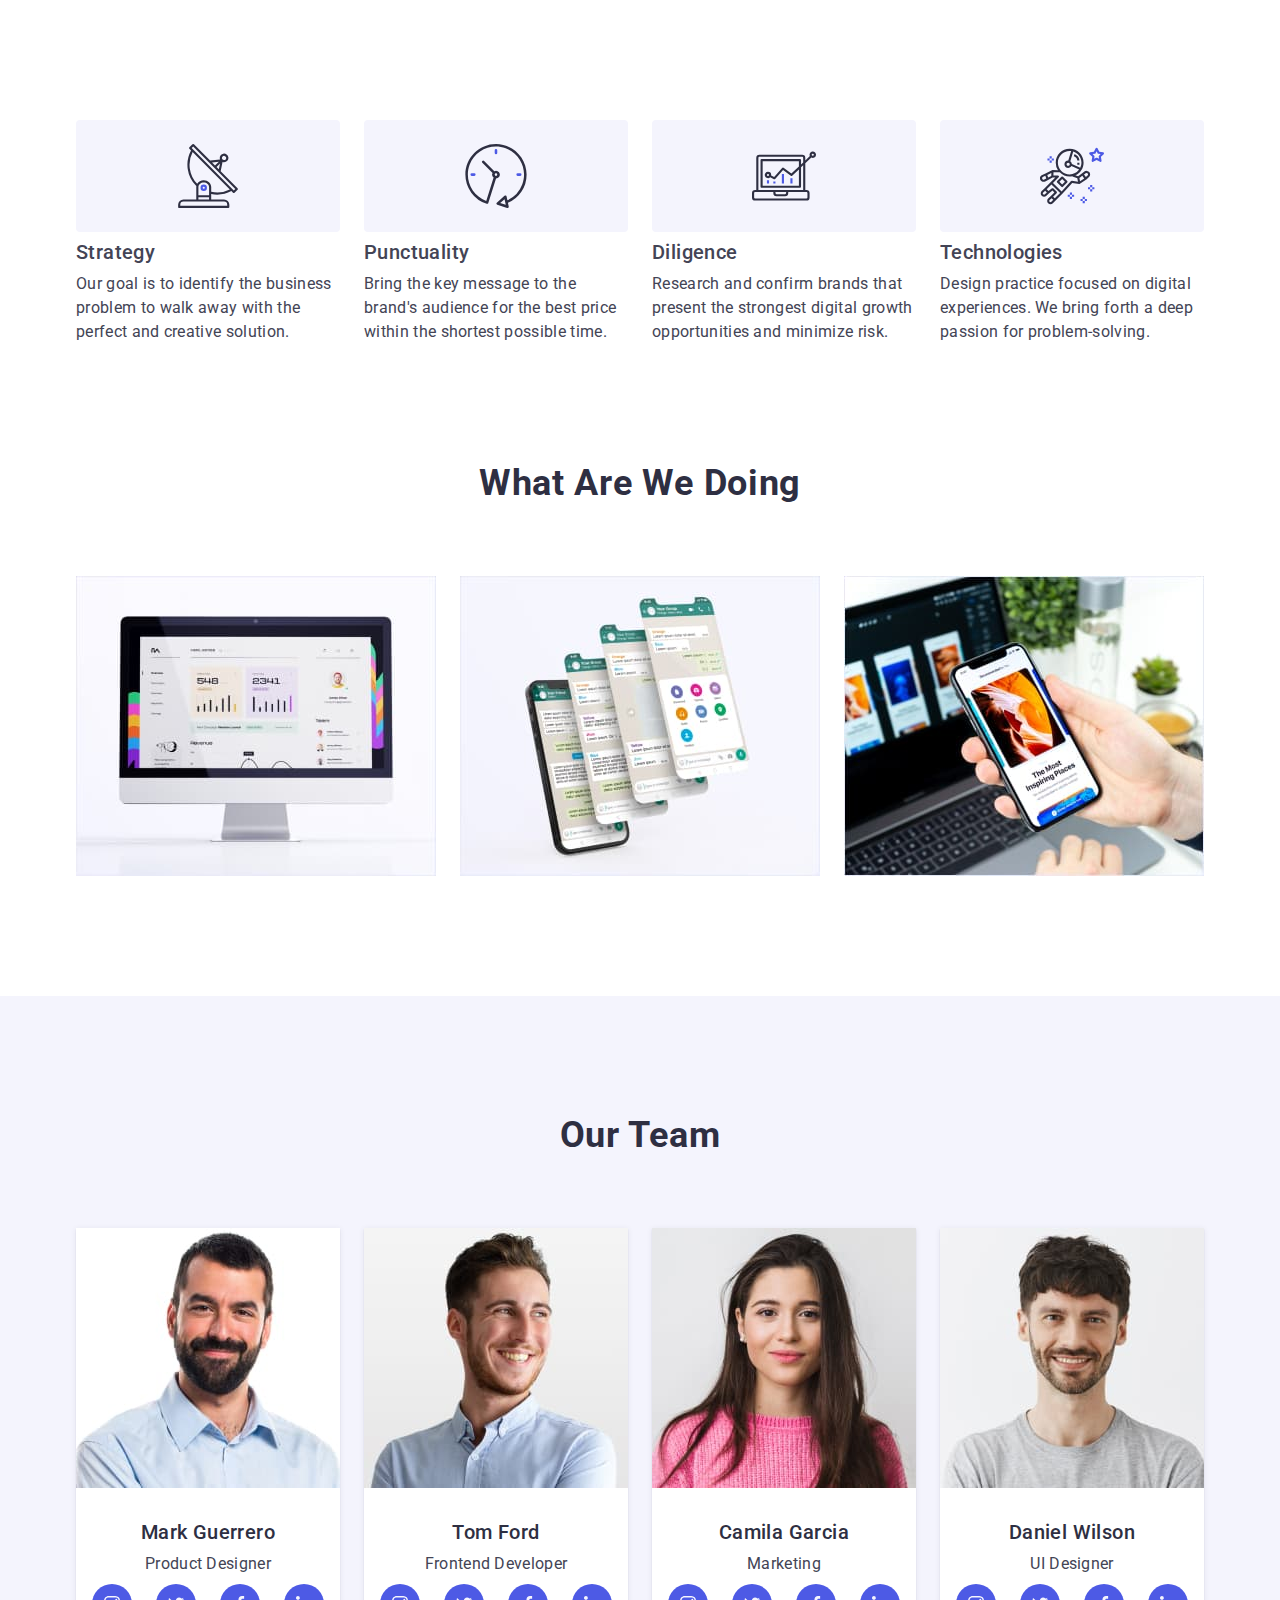
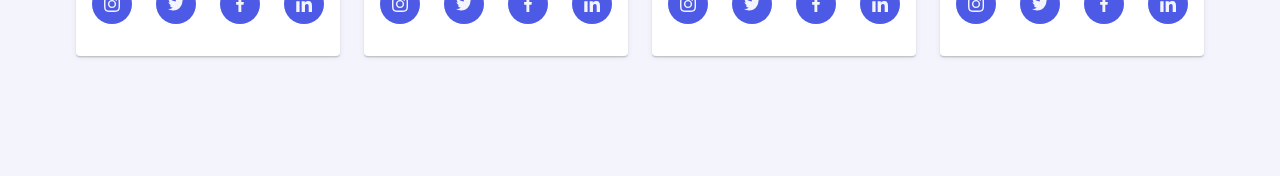
==== commit c0d1c35a: "dz_6_start_css" ====
--- a/index.html
+++ b/index.html
@@ -18,7 +18,7 @@
     <link rel="stylesheet" href="./css/styles.css" />
   </head>
   <body>
-    <header class="header-page">
+    <!-- <header class="header-page">
       <div class="container navigation">
         <nav class="header-nav">
           <a class="logo link" href="./index.html"
@@ -51,16 +51,16 @@
           </ul>
         </address>
       </div>
-    </header>
+    </header> -->
     <main>
-      <section class="hero">
+      <!-- <section class="hero">
         <div class="container hero-container">
           <h1 class="hero-title">Effective Solutions for Your Business</h1>
           <button class="hero-button" data-modal-open type="button">
             Order Service
           </button>
         </div>
-      </section>
+      </section> -->
       <section class="section-skill">
         <div class="container">
           <h2 class="visually-hidden">Our skill</h2>
@@ -153,6 +153,11 @@
           <ul class="list team-list">
             <li class="team-item">
               <img
+                srcset="
+                  ./images/team-card-1.jpg,
+                  ./images/team-card-1-2x.jpg,
+                  ./images/team-card-1-3x.jpg
+                "
                 src="./images/team-card-1.jpg"
                 alt="Team card"
                 width="264"
@@ -216,6 +221,11 @@
             </li>
             <li class="team-item">
               <img
+                srcset="
+                  ./images/team-card-2.jpg,
+                  ./images/team-card-2-2x.jpg,
+                  ./images/team-card-2-3x.jpg
+                "
                 src="./images/team-card-2.jpg"
                 alt="Team card"
                 width="264"
@@ -279,6 +289,11 @@
             </li>
             <li class="team-item">
               <img
+                srcset="
+                  ./images/team-card-3.jpg,
+                  ./images/team-card-3-2x.jpg,
+                  ./images/team-card-3-3x.jpg
+                "
                 src="./images/team-card-3.jpg"
                 alt="Team card"
                 width="264"
@@ -342,6 +357,11 @@
             </li>
             <li class="team-item">
               <img
+                srcset="
+                  ./images/team-card-4.jpg,
+                  ./images/team-card-4-2x.jpg,
+                  ./images/team-card-4-3x.jpg
+                "
                 src="./images/team-card-4.jpg"
                 alt="Team card"
                 width="264"
@@ -406,7 +426,7 @@
           </ul>
         </div>
       </section>
-      <section class="customers-section">
+      <!-- <section class="customers-section">
         <div class="container">
           <h2 class="customers-title">Customers</h2>
           <ul class="list customers-list">
@@ -454,9 +474,9 @@
             </li>
           </ul>
         </div>
-      </section>
+      </section> -->
     </main>
-    <footer class="footer">
+    <!-- <footer class="footer">
       <div class="container footer-container">
         <div class="footer-logo-container">
           <a class="logo-footer link" href="./index.html"
@@ -544,7 +564,7 @@
           </form>
         </div>
       </div>
-    </footer>
+    </footer> -->
     <div class="backdrop is-hidden" data-modal>
       <div class="modal">
         <button data-modal-close class="modal-close" type="button">
--- a/css/styles.css
+++ b/css/styles.css
@@ -44,7 +44,7 @@
 
 body {
   font-family: "Roboto", sans-serif;
-  font-weight: 400;
+  font-weight: 500;
   font-size: 16px;
   line-height: 1.5;
   letter-spacing: 0.02em;
@@ -239,8 +239,7 @@
 }
 
 .section-skill {
-  padding-top: 120px;
-  padding-bottom: 120px;
+  padding: 96px 16px;
 }
 
 .visually-hidden {
@@ -259,18 +258,18 @@
 
 .skill-list {
   display: flex;
-  gap: 24px;
+  flex-direction: column;
+  gap: 72px;
 }
 
 .skill-item {
-  flex-basis: calc((100% - 3 * 24px) / 4);
-  min-height: 104px;
+  /* min-height: 104px; */
 }
 
 .skill-container-icon {
   width: 100%;
   height: 112px;
-  display: flex;
+  display: none;
   align-items: center;
   justify-content: center;
   background: var(--light-bg);
@@ -279,9 +278,10 @@
 }
 
 .skill-title-item {
-  font-weight: 500;
-  font-size: 20px;
-  line-height: 1.2;
+  text-align: center;
+  font-weight: 700;
+  font-size: 36px;
+  line-height: 1.11;
   letter-spacing: 0.02em;
   color: currentColor;
   margin-bottom: 8px;
@@ -289,6 +289,7 @@
 
 .job-description {
   padding-bottom: 120px;
+  display: none;
 }
 
 .job-description-title {
@@ -314,30 +315,25 @@
 
 .team-section {
   background: var(--light-bg);
-  padding-top: 120px;
-  padding-bottom: 120px;
-
+  padding: 96px 0;
   margin: 0 auto;
 }
 
 .team-list {
   display: flex;
-  justify-content: space-between;
-  gap: 24px;
+  /* justify-content: space-between; */
+  flex-direction: column;
+  align-items: center;
+  gap: 72px;
 }
 
 .team-item {
+  max-width: 264px;
   background-color: var(--main-bg);
-  flex-basis: calc((100% - 3 * 24px) / 4);
   border-radius: 0px 0px 4px 4px;
   box-shadow: 0px 1px 6px rgba(46, 47, 66, 0.08),
     0px 1px 1px rgba(46, 47, 66, 0.16), 0px 2px 1px rgba(46, 47, 66, 0.08);
 }
-
-/* .team-item:hover {
-  box-shadow: 0px 1px 6px rgba(46, 47, 66, 0.08),
-    0px 1px 1px rgba(46, 47, 66, 0.16), 0px 2px 1px rgba(46, 47, 66, 0.08);
-} */
 
 .team-title {
   font-weight: 700;
@@ -693,9 +689,6 @@
   gap: 24px;
 }
 
-.reg-mail-label {
-}
-
 .reg-mail-input {
   height: 40px;
   width: 264px;
@@ -913,11 +906,6 @@
 }
 
 .privacy-label {
-  /* display: flex; */
-  width: 100%;
-  padding-left: 24px;
-  position: relative;
-  align-items: center;
   font-size: 12px;
   line-height: 1.17;
   letter-spacing: 0.04em;
@@ -935,38 +923,28 @@
 }
 
 .container-privacy-icon {
-  display: inline-flex;
-  justify-content: center;
-  align-items: center;
-  position: absolute;
-  left: 0px;
   width: 16px;
   height: 16px;
   border: 1px solid rgba(46, 47, 66, 0.4);
   border-radius: 2px;
+  display: inline-flex;
+  justify-content: center;
+  align-items: center;
+  margin-right: 8px;
   fill: transparent;
   transition: background-color 250ms cubic-bezier(0.4, 0, 0.2, 1),
     border 250ms cubic-bezier(0.4, 0, 0.2, 1),
     fill 250ms cubic-bezier(0.4, 0, 0.2, 1);
 }
 
-.privacy-icon {
-}
-
-/* .modal-btn-wrap {
-  width: 100%;
-  display: flex;
-  justify-content: center;
-} */
+.privacy-label > span {
+}
 
 .modal-btn {
   display: block;
-  display: flex;
-  justify-content: center;
   margin-left: auto;
   margin-right: auto;
   padding: 16px 32px;
-
   min-width: 169px;
   height: 56px;
   border: none;
@@ -982,3 +960,87 @@
   cursor: pointer;
   transition: background-color 250ms cubic-bezier(0.4, 0, 0.2, 1);
 }
+
+.modal-btn:is(:hover, :focus) {
+  background-color: var(--pressed-state);
+}
+
+/* @media screen and (min-width: 768px) and (max-width: 1157px) {
+  .team-item {
+    margin-bottom: 64px;
+  }
+} */
+
+@media screen and (min-width: 768px) {
+  .section-skill {
+    padding: 96px 0;
+  }
+
+  .skill-list {
+    flex-direction: row;
+    flex-wrap: wrap;
+    gap: 72px 24px;
+  }
+  .skill-item {
+    min-width: 356px;
+    justify-content: center;
+    flex-basis: calc((100% - 24px) / 2);
+  }
+
+  .skill-title-item {
+    text-align: left;
+  }
+
+  .team-list {
+    flex-direction: row;
+    flex-wrap: wrap;
+    justify-content: center;
+    gap: 64px 24px;
+  }
+
+  .team-item {
+    flex-basis: calc((100% - 24px) / 2);
+  }
+}
+
+@media screen and (min-width: 1158px) {
+  .section-skill {
+    padding: 120px 0;
+  }
+
+  .skill-list {
+    flex-wrap: nowrap;
+  }
+
+  .skill-item {
+    min-height: 104px;
+    min-width: 264px;
+  }
+
+  .skill-container-icon {
+    display: flex;
+  }
+  .skill-title-item {
+    font-size: 20px;
+    font-weight: 500;
+    line-height: 1.2;
+  }
+
+  .skill-text {
+    font-size: 16px;
+    font-weight: 400;
+    line-height: 1.5;
+  }
+
+  .job-description {
+    display: block;
+  }
+
+  .team-section {
+    padding: 120px 0;
+  }
+
+  .team-item {
+    flex-basis: calc((100% - 3 * 24px) / 4);
+  }
+}
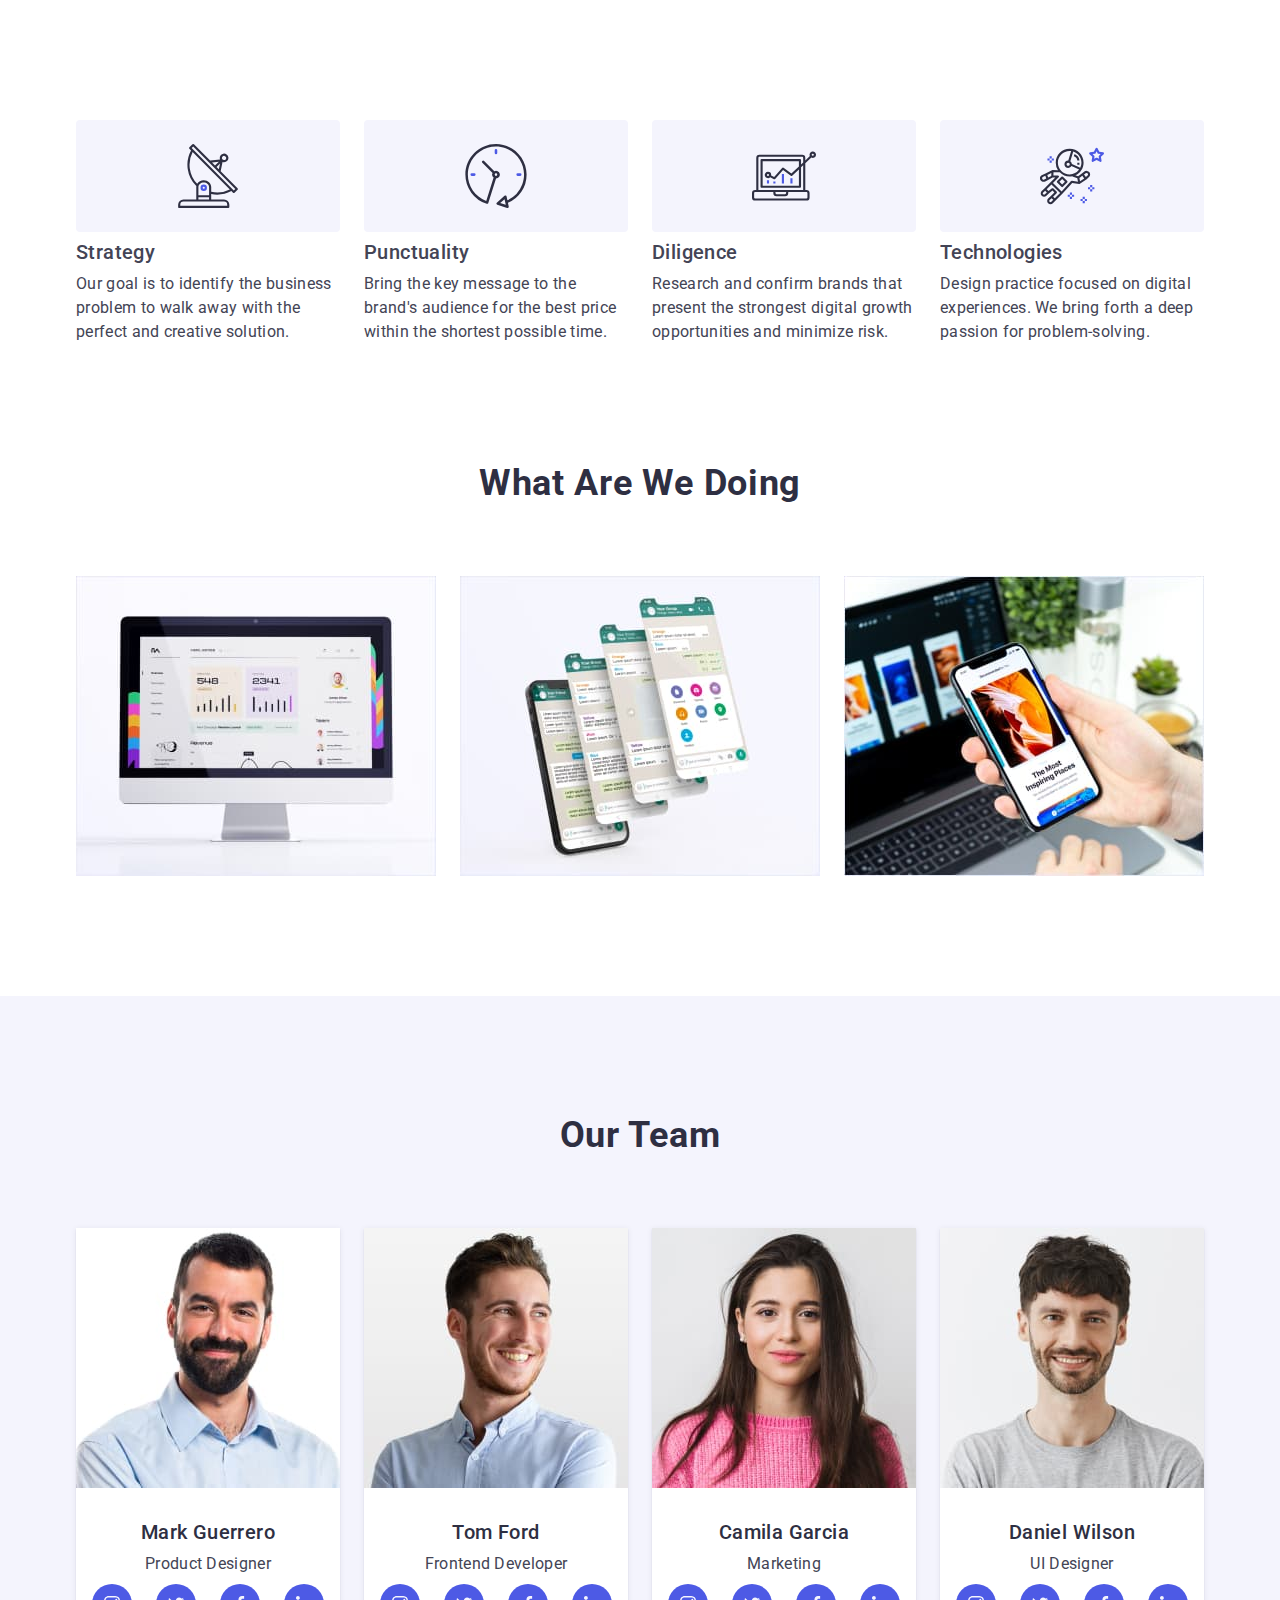
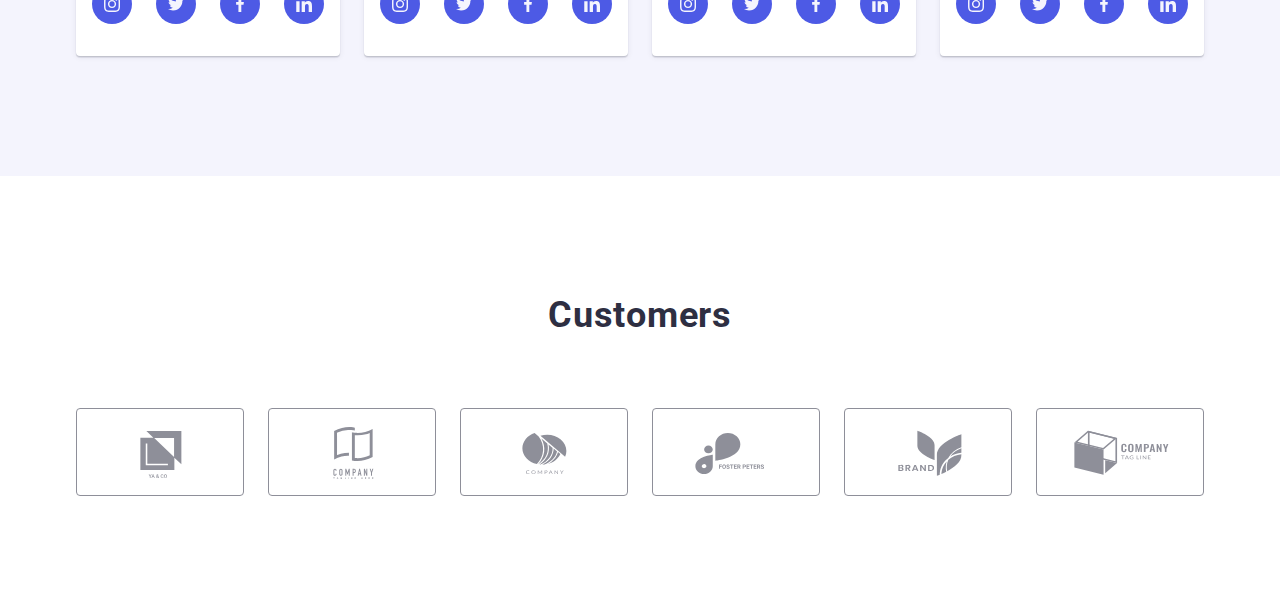
==== commit a7fa89b4: "costumers_section_css" ====
--- a/index.html
+++ b/index.html
@@ -426,7 +426,7 @@
           </ul>
         </div>
       </section>
-      <!-- <section class="customers-section">
+      <section class="customers-section">
         <div class="container">
           <h2 class="customers-title">Customers</h2>
           <ul class="list customers-list">
@@ -474,7 +474,7 @@
             </li>
           </ul>
         </div>
-      </section> -->
+      </section>
     </main>
     <!-- <footer class="footer">
       <div class="container footer-container">
--- a/css/styles.css
+++ b/css/styles.css
@@ -37,7 +37,7 @@
 }
 
 .container {
-  max-width: 1158px;
+  max-width: 428px;
   padding: 0 15px;
   margin: 0 auto;
 }
@@ -258,7 +258,7 @@
 
 .skill-list {
   display: flex;
-  flex-direction: column;
+  flex-wrap: wrap;
   gap: 72px;
 }
 
@@ -322,8 +322,8 @@
 .team-list {
   display: flex;
   /* justify-content: space-between; */
-  flex-direction: column;
-  align-items: center;
+  flex-wrap: wrap;
+  justify-content: center;
   gap: 72px;
 }
 
@@ -419,18 +419,17 @@
 
 .customers-list {
   display: flex;
-  align-items: flex-start;
-  gap: 24px;
+  flex-wrap: wrap;
+  justify-content: center;
+  gap: 16px;
 }
 .customers-item {
-  box-sizing: border-box;
-  flex-basis: calc((100% - 5 * 24px) / 6);
   height: 88px;
 }
 
 .customers-link {
   display: flex;
-  width: 100%;
+  min-width: 190px;
   height: 100%;
   border: 1px solid var(--costumers-logo-color);
   border-radius: 4px;
@@ -972,18 +971,20 @@
 } */
 
 @media screen and (min-width: 768px) {
+  .container {
+    max-width: 768px;
+  }
+
   .section-skill {
     padding: 96px 0;
   }
 
   .skill-list {
-    flex-direction: row;
-    flex-wrap: wrap;
     gap: 72px 24px;
   }
+
   .skill-item {
     min-width: 356px;
-    justify-content: center;
     flex-basis: calc((100% - 24px) / 2);
   }
 
@@ -992,18 +993,27 @@
   }
 
   .team-list {
-    flex-direction: row;
-    flex-wrap: wrap;
-    justify-content: center;
     gap: 64px 24px;
   }
 
   .team-item {
     flex-basis: calc((100% - 24px) / 2);
   }
+
+  .customers-link {
+    min-width: 168px;
+  }
+
+  .customers-list {
+    gap: 24px;
+  }
 }
 
 @media screen and (min-width: 1158px) {
+  .container {
+    max-width: 1158px;
+  }
+
   .section-skill {
     padding: 120px 0;
   }
@@ -1043,4 +1053,18 @@
   .team-item {
     flex-basis: calc((100% - 3 * 24px) / 4);
   }
-}
+
+  .customers-list {
+    flex-wrap: nowrap;
+    align-items: flex-start;
+  }
+
+  .customers-item {
+    box-sizing: border-box;
+    flex-basis: calc((100% - 16px) / 2);
+  }
+
+  .customers-link {
+    min-width: 100%;
+  }
+}
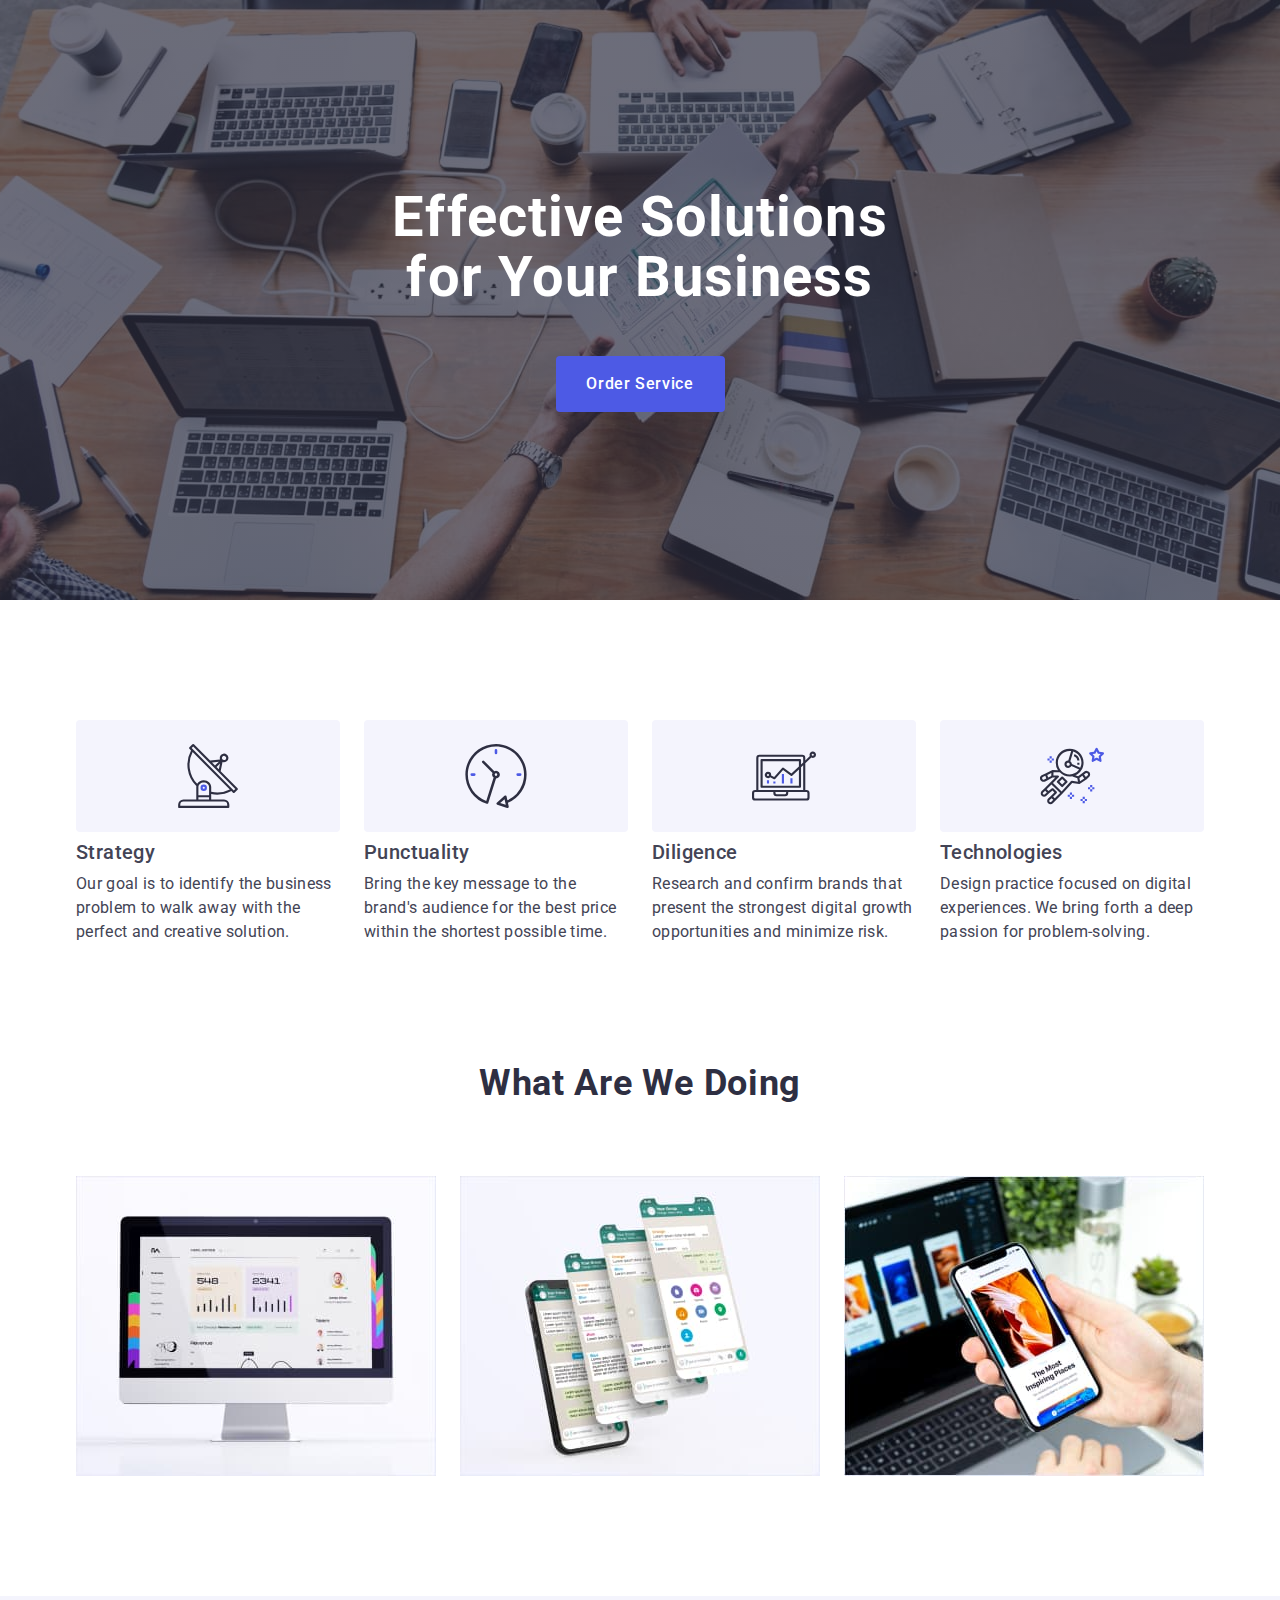
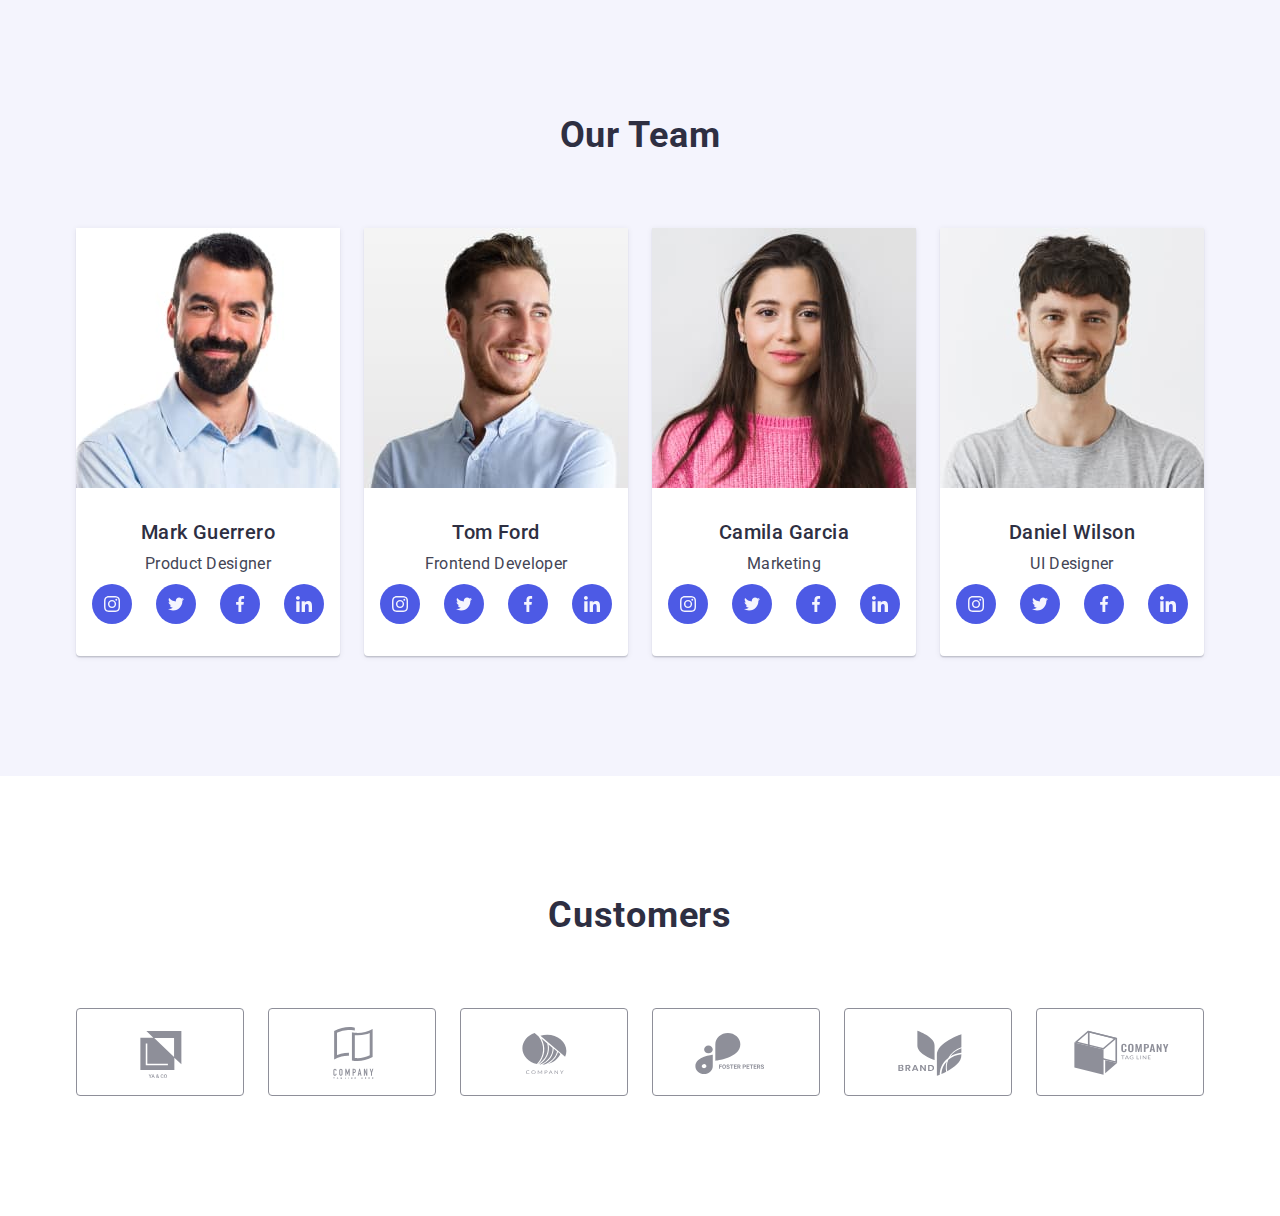
==== commit 8dfa36d3: "befor_minus_section" ====
--- a/index.html
+++ b/index.html
@@ -53,14 +53,14 @@
       </div>
     </header> -->
     <main>
-      <!-- <section class="hero">
+      <section class="hero">
         <div class="container hero-container">
           <h1 class="hero-title">Effective Solutions for Your Business</h1>
           <button class="hero-button" data-modal-open type="button">
             Order Service
           </button>
         </div>
-      </section> -->
+      </section>
       <section class="section-skill">
         <div class="container">
           <h2 class="visually-hidden">Our skill</h2>
@@ -154,9 +154,8 @@
             <li class="team-item">
               <img
                 srcset="
-                  ./images/team-card-1.jpg,
-                  ./images/team-card-1-2x.jpg,
-                  ./images/team-card-1-3x.jpg
+                  ./images/team-card-1.jpg    1x,
+                  ./images/team-card-1-2x.jpg 2x
                 "
                 src="./images/team-card-1.jpg"
                 alt="Team card"
@@ -222,9 +221,8 @@
             <li class="team-item">
               <img
                 srcset="
-                  ./images/team-card-2.jpg,
-                  ./images/team-card-2-2x.jpg,
-                  ./images/team-card-2-3x.jpg
+                  ./images/team-card-2.jpg    1x,
+                  ./images/team-card-2-2x.jpg 2x
                 "
                 src="./images/team-card-2.jpg"
                 alt="Team card"
@@ -290,9 +288,8 @@
             <li class="team-item">
               <img
                 srcset="
-                  ./images/team-card-3.jpg,
-                  ./images/team-card-3-2x.jpg,
-                  ./images/team-card-3-3x.jpg
+                  ./images/team-card-3.jpg    1x,
+                  ./images/team-card-3-2x.jpg 2x
                 "
                 src="./images/team-card-3.jpg"
                 alt="Team card"
@@ -358,9 +355,8 @@
             <li class="team-item">
               <img
                 srcset="
-                  ./images/team-card-4.jpg,
-                  ./images/team-card-4-2x.jpg,
-                  ./images/team-card-4-3x.jpg
+                  ./images/team-card-4.jpg    1x,
+                  ./images/team-card-4-2x.jpg 2x
                 "
                 src="./images/team-card-4.jpg"
                 alt="Team card"
--- a/css/styles.css
+++ b/css/styles.css
@@ -37,7 +37,7 @@
 }
 
 .container {
-  max-width: 428px;
+  max-width: 320px;
   padding: 0 15px;
   margin: 0 auto;
 }
@@ -186,21 +186,33 @@
 
 .hero {
   background-color: var(--durk-bg);
-  max-width: 1440px;
+  max-width: 320px;
   margin: 0 auto;
-  padding-top: 188px;
-  padding-bottom: 188px;
   background-image: linear-gradient(
       rgba(46, 47, 66, 0.7),
       rgba(46, 47, 66, 0.7)
     ),
-    url(../images/people-office-1.jpg);
+    url(../images/people-office-1-mob.jpg);
   background-position: center;
   background-size: cover;
   background-repeat: no-repeat;
 }
 
+@media (min-device-pixel-ratio: 2),
+  (min-resolution: 192dpi),
+  (min-resolution: 2dppx) {
+  .hero {
+    background-image: linear-gradient(
+        rgba(46, 47, 66, 0.7),
+        rgba(46, 47, 66, 0.7)
+      ),
+      url(../images/people-office-1-mob-2x.jpg);
+  }
+}
+
 .hero-container {
+  padding-top: 72px;
+  padding-bottom: 72px;
   display: flex;
   flex-direction: column;
   align-items: center;
@@ -228,18 +240,18 @@
 
 .hero-title {
   font-weight: 700;
-  font-size: 56px;
-  line-height: 1.07;
-  letter-spacing: 0.02em;
+  font-size: 36px;
+  line-height: 1.11;
+  letter-spacing: 0.05em;
   color: var(--main-bg);
   text-align: center;
-  margin-bottom: 48px;
-  max-width: 496px;
-  height: 120px;
+  margin-bottom: 72px;
+  max-width: 220px;
+  height: 160px;
 }
 
 .section-skill {
-  padding: 96px 16px;
+  padding: 96px 0;
 }
 
 .visually-hidden {
@@ -969,12 +981,52 @@
     margin-bottom: 64px;
   }
 } */
+/* @media screen and (max-width: 767px) {
+  .hero-title {
+    max-width: 220px;
+  }
+} */
 
 @media screen and (min-width: 768px) {
   .container {
     max-width: 768px;
   }
 
+  .hero {
+    max-width: 768px;
+    background-image: linear-gradient(
+        rgba(46, 47, 66, 0.7),
+        rgba(46, 47, 66, 0.7)
+      ),
+      url(../images/people-office-1-tab.jpg);
+  }
+
+  @media (min-device-pixel-ratio: 2),
+    (min-resolution: 192dpi),
+    (min-resolution: 2dppx) {
+    .hero {
+      background-image: linear-gradient(
+          rgba(46, 47, 66, 0.7),
+          rgba(46, 47, 66, 0.7)
+        ),
+        url(../images/people-office-1-tab-2x.jpg);
+    }
+  }
+
+  .hero-container {
+    padding-top: 112px;
+    padding-bottom: 112px;
+  }
+
+  .hero-title {
+    font-size: 56px;
+    line-height: 1.07;
+    letter-spacing: 0.02em;
+    max-width: 496px;
+    margin-bottom: 36px;
+    height: 120px;
+  }
+
   .section-skill {
     padding: 96px 0;
   }
@@ -1012,6 +1064,36 @@
 @media screen and (min-width: 1158px) {
   .container {
     max-width: 1158px;
+  }
+
+  .hero {
+    max-width: 1440px;
+    background-image: linear-gradient(
+        rgba(46, 47, 66, 0.7),
+        rgba(46, 47, 66, 0.7)
+      ),
+      url(../images/people-office-1.jpg);
+  }
+
+  @media (min-device-pixel-ratio: 2),
+    (min-resolution: 192dpi),
+    (min-resolution: 2dppx) {
+    .hero {
+      background-image: linear-gradient(
+          rgba(46, 47, 66, 0.7),
+          rgba(46, 47, 66, 0.7)
+        ),
+        url(../images/people-office-1-2x.jpg);
+    }
+  }
+
+  .hero-container {
+    padding-top: 188px;
+    padding-bottom: 188px;
+  }
+
+  .hero-title {
+    margin-bottom: 48px;
   }
 
   .section-skill {
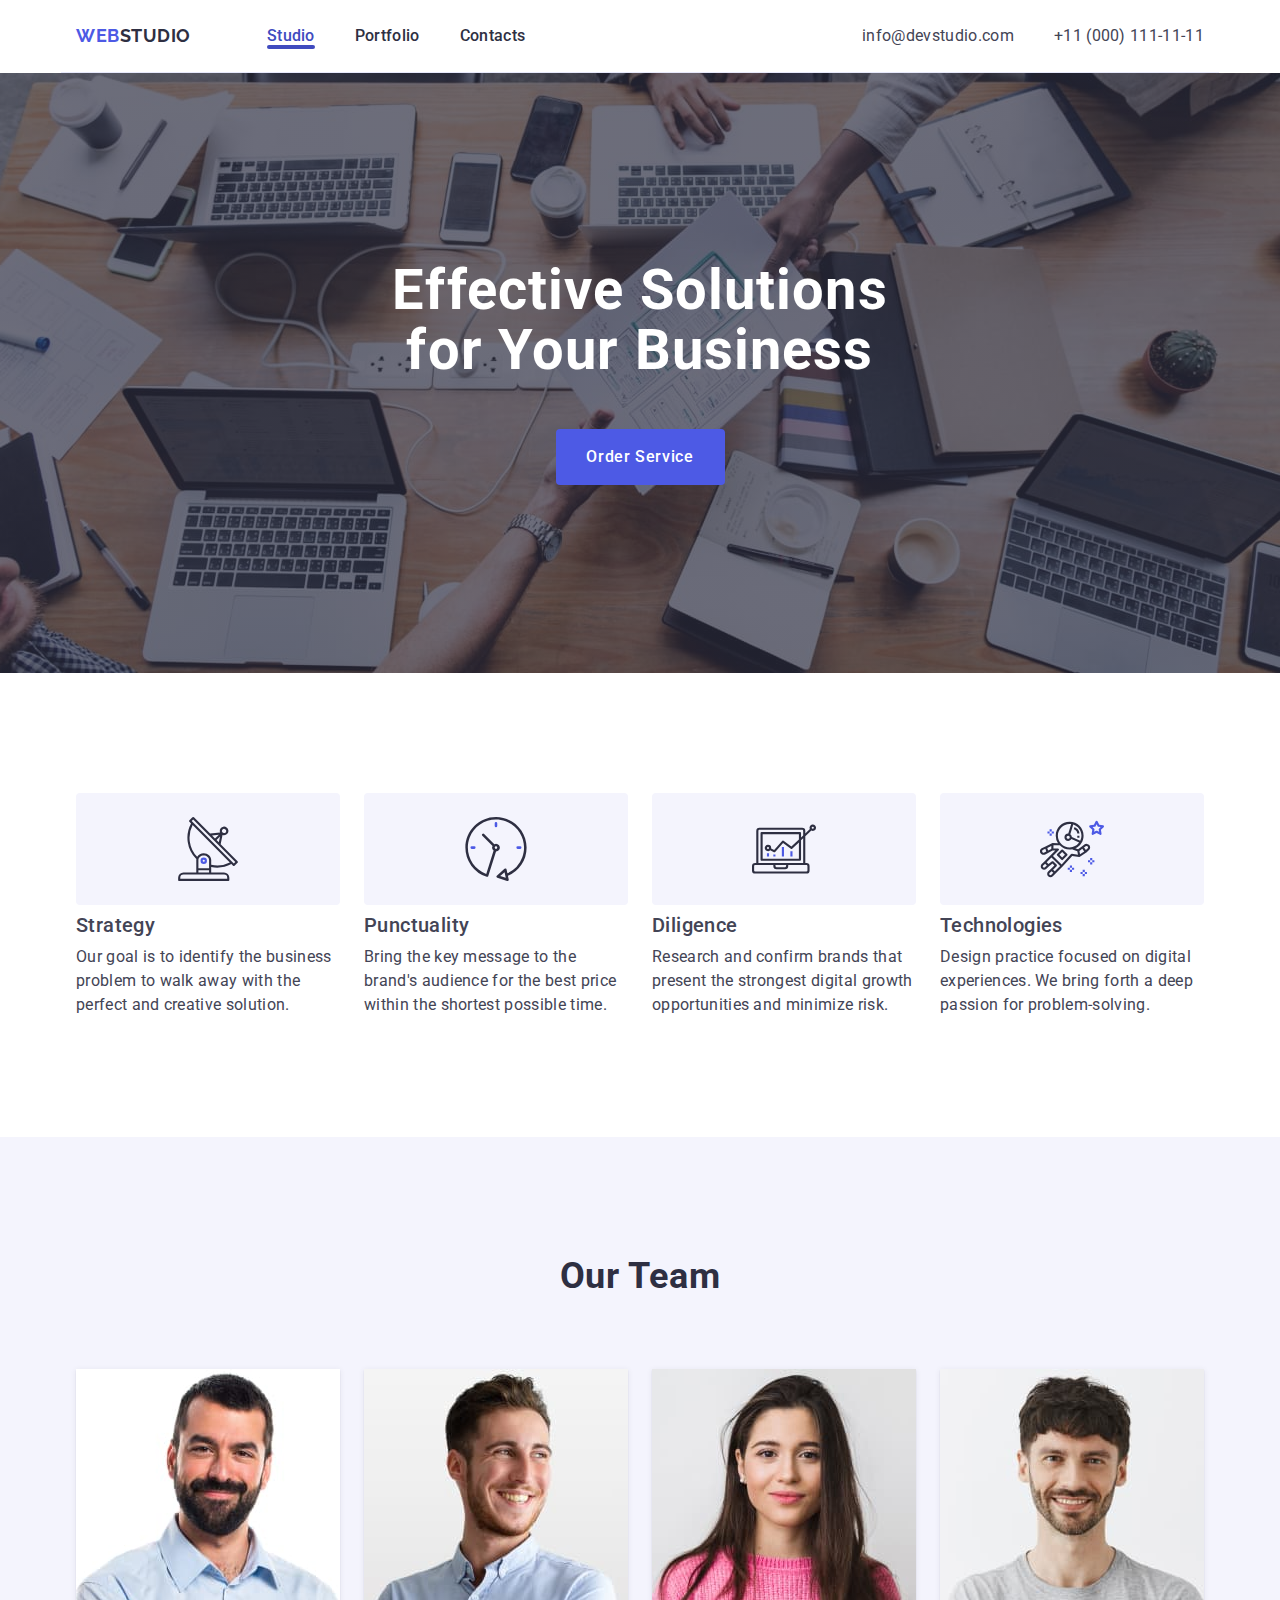
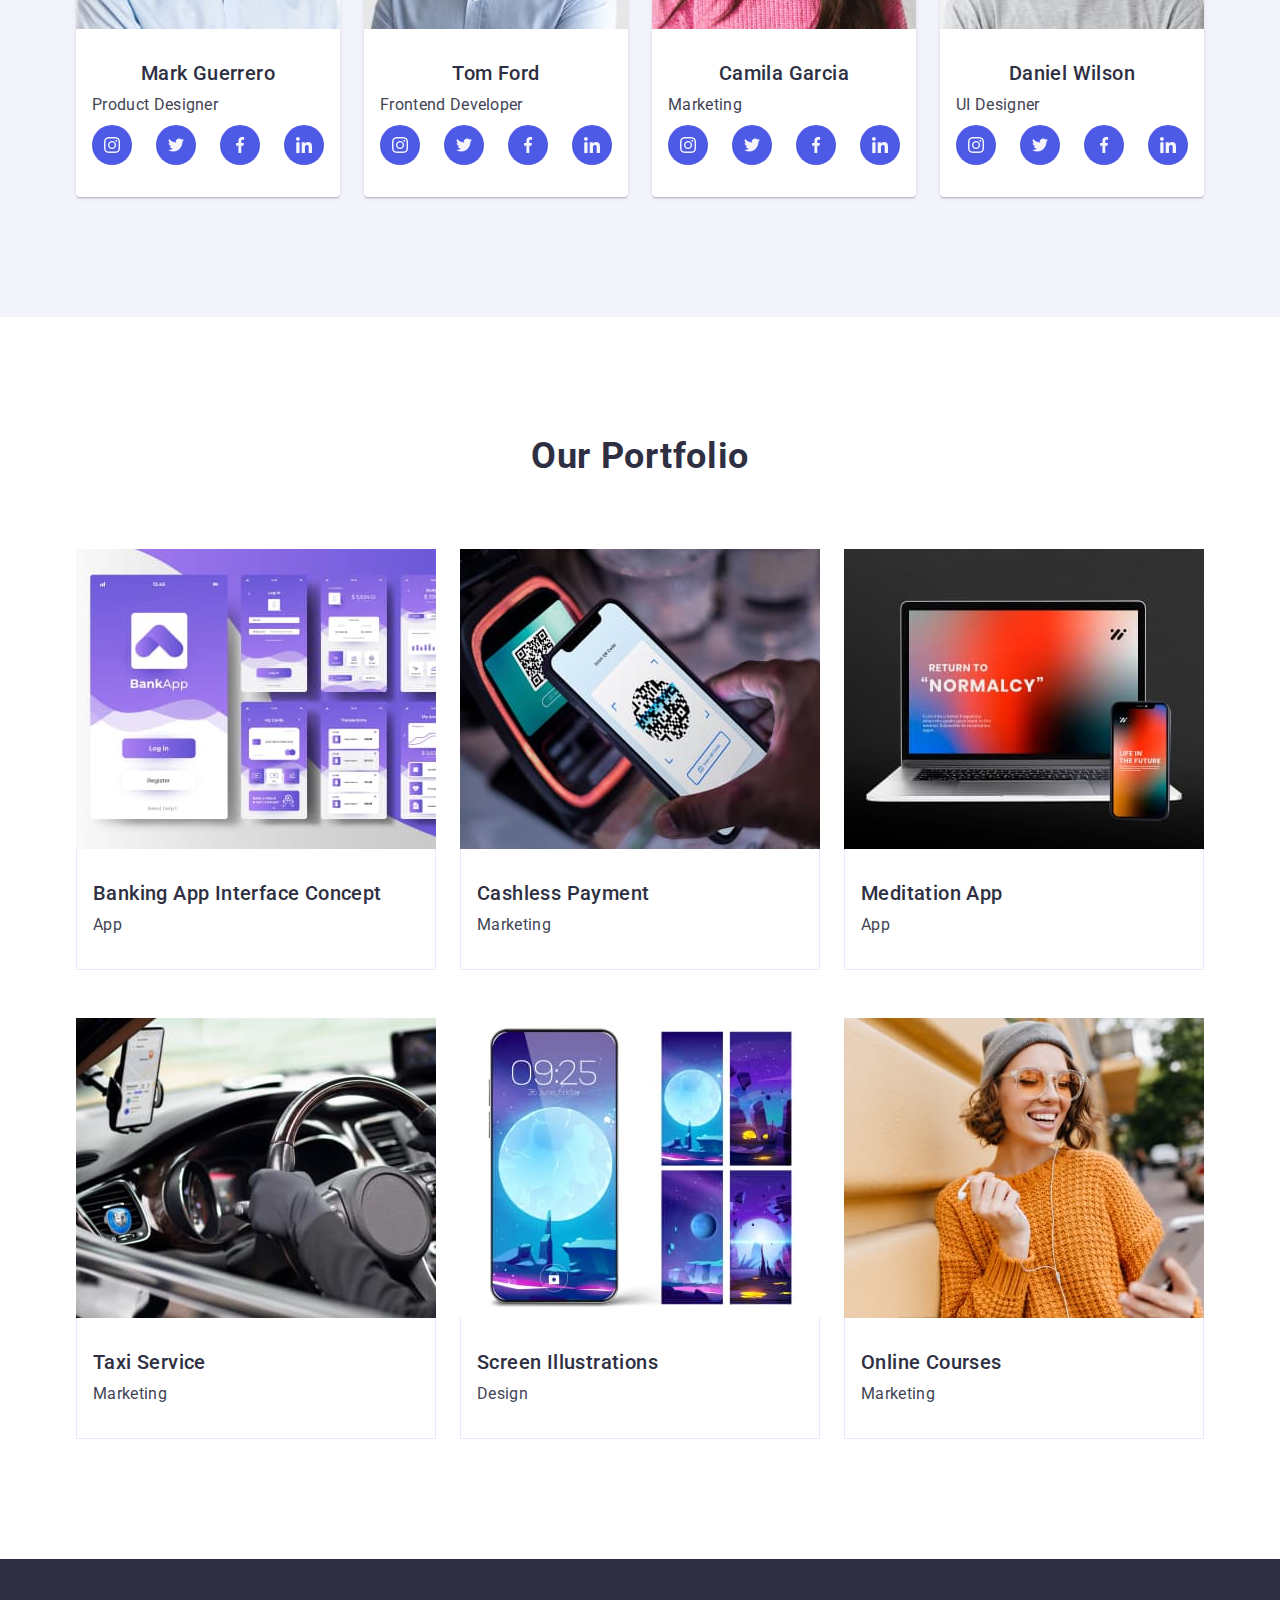
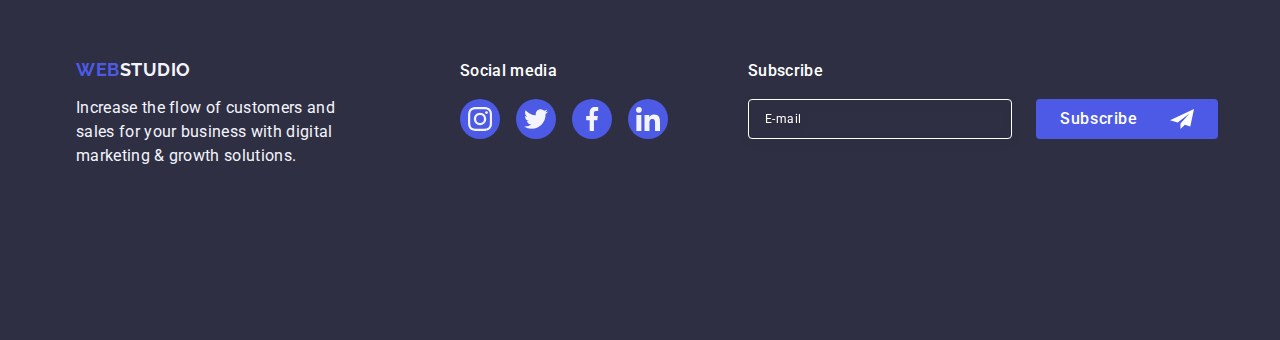
==== commit 50822954: "dz_6_finish" ====
--- a/index.html
+++ b/index.html
@@ -18,7 +18,7 @@
     <link rel="stylesheet" href="./css/styles.css" />
   </head>
   <body>
-    <!-- <header class="header-page">
+    <header class="header-page">
       <div class="container navigation">
         <nav class="header-nav">
           <a class="logo link" href="./index.html"
@@ -31,7 +31,7 @@
               >
             </li>
             <li>
-              <a class="header-link link" href="./portfolio.html">Portfolio</a>
+              <a class="header-link link" href="">Portfolio</a>
             </li>
             <li><a class="header-link link" href="">Contacts</a></li>
           </ul>
@@ -50,8 +50,99 @@
             </li>
           </ul>
         </address>
+        <button type="button" class="menu-open-btn">
+          <svg class="menu-open-icon" width="24" height="24">
+            <use href="./images/icons.svg#icon-heroicons-solid_menu"></use>
+          </svg>
+        </button>
       </div>
-    </header> -->
+      <div class="mob-menu">
+        <div>
+          <button type="button" class="modal-close">
+            <svg class="menu-close-icon" width="8" height="8">
+              <use href="./images/icons.svg#icon-close-black"></use>
+            </svg>
+          </button>
+          <ul class="mob-menu-link list">
+            <li class="mob-link-item">
+              <a class="mob-link link-studio link" href="./index.html"
+                >Studio</a
+              >
+            </li>
+            <li class="mob-link-item">
+              <a class="mob-link link" href="./portfolio.html">Portfolio</a>
+            </li>
+            <li class="mob-link-item">
+              <a class="mob-link link" href="">Contacts</a>
+            </li>
+          </ul>
+        </div>
+        <div>
+          <ul class="mob-address-list list">
+            <li class="mob-contacts-item">
+              <a class="mob-contacts link" href="mailto:info@devstudio.com"
+                >info@devstudio.com</a
+              >
+            </li>
+            <li class="mob-contacts-item">
+              <a class="mob-contacts link" href="tel:+110001111111"
+                >+11 (000) 111-11-11</a
+              >
+            </li>
+          </ul>
+          <ul class="mob-soc-list list">
+            <li class="team-soc-item list">
+              <a
+                class="mob-soc-link link"
+                href=""
+                target="_blank"
+                rel="noopener noreferrer"
+              >
+                <svg class="social-mob-icon" width="16" height="16">
+                  <use href="./images/icons.svg#icon-instagram"></use>
+                </svg>
+              </a>
+            </li>
+            <li class="mob-soc-item list">
+              <a
+                class="mob-soc-link link"
+                href=""
+                target="_blank"
+                rel="noopener noreferrer"
+              >
+                <svg class="social-mob-icon" width="16" height="16">
+                  <use href="./images/icons.svg#icon-twitter"></use>
+                </svg>
+              </a>
+            </li>
+            <li class="mob-soc-item list">
+              <a
+                class="mob-soc-link link"
+                href=""
+                target="_blank"
+                rel="noopener noreferrer"
+              >
+                <svg class="social-mob-icon" width="16" height="16">
+                  <use href="./images/icons.svg#icon-facebook"></use>
+                </svg>
+              </a>
+            </li>
+            <li class="mob-soc-item list">
+              <a
+                class="mob-soc-link link"
+                href=""
+                target="_blank"
+                rel="noopener noreferrer"
+              >
+                <svg class="social-mob-icon" width="16" height="16">
+                  <use href="./images/icons.svg#icon-linkedin"></use>
+                </svg>
+              </a>
+            </li>
+          </ul>
+        </div>
+      </div>
+    </header>
     <main>
       <section class="hero">
         <div class="container hero-container">
@@ -116,40 +207,9 @@
           </ul>
         </div>
       </section>
-      <section class="job-description">
-        <div class="container">
-          <h2 class="job-description-title">What are we doing</h2>
-          <ul class="list job-description-item">
-            <li class="job-img">
-              <img
-                src="./images/screen-1.jpg"
-                alt="
-            application screen"
-                width="360"
-              />
-            </li>
-            <li class="job-img">
-              <img
-                src="./images/screen-2.jpg"
-                alt="
-            application screen"
-                width="360"
-              />
-            </li>
-            <li class="job-img">
-              <img
-                src="./images/screen-3.jpg"
-                alt="
-            application screen"
-                width="360"
-              />
-            </li>
-          </ul>
-        </div>
-      </section>
       <section class="team-section">
         <div class="container">
-          <h2 class="team-title">Our Team</h2>
+          <h2 class="section-title">Our Team</h2>
           <ul class="list team-list">
             <li class="team-item">
               <img
@@ -166,7 +226,7 @@
                 <h3 class="team-name">Mark Guerrero</h3>
                 <p class="team-text">Product Designer</p>
 
-                <ul class="team-soc-list list list">
+                <ul class="team-soc-list list">
                   <li class="team-soc-item list">
                     <a
                       class="team-soc-link link"
@@ -422,57 +482,285 @@
           </ul>
         </div>
       </section>
-      <section class="customers-section">
+      <section class="section-portfolio">
         <div class="container">
-          <h2 class="customers-title">Customers</h2>
-          <ul class="list customers-list">
-            <li class="customers-item">
-              <a href="" class="link customers-link">
-                <svg class="customers-icon" width="104" height="56">
-                  <use href="./images/icons.svg#icon-Logo-1"></use>
-                </svg>
-              </a>
-            </li>
-            <li class="customers-item">
-              <a href="" class="link customers-link">
-                <svg class="customers-icon" width="104" height="56">
-                  <use href="./images/icons.svg#icon-Logo-2"></use>
-                </svg>
-              </a>
-            </li>
-            <li class="customers-item">
-              <a href="" class="link customers-link">
-                <svg class="customers-icon" width="104" height="56">
-                  <use href="./images/icons.svg#icon-Logo-3"></use>
-                </svg>
-              </a>
-            </li>
-            <li class="customers-item">
-              <a href="" class="link customers-link">
-                <svg class="customers-icon" width="104" height="56">
-                  <use href="./images/icons.svg#icon-Logo-4"></use>
-                </svg>
-              </a>
-            </li>
-            <li class="customers-item">
-              <a href="" class="link customers-link">
-                <svg class="customers-icon" width="104" height="56">
-                  <use href="./images/icons.svg#icon-Logo-5"></use>
-                </svg>
-              </a>
-            </li>
-            <li class="customers-item">
-              <a href="" class="link customers-link">
-                <svg class="customers-icon" width="104" height="56">
-                  <use href="./images/icons.svg#icon-Logo-6"></use>
-                </svg>
+          <h2 class="section-title">Our Portfolio</h2>
+          <ul class="projects list">
+            <li class="projects-item">
+              <a class="link projects-item-link" href="">
+                <div class="projects-img">
+                  <picture>
+                    <source
+                      srcset="
+                        ./images/project-card-1.jpg    1x,
+                        ./images/project-card-1-2x.jpg 2x
+                      "
+                      media="(min-width: 1158px)"
+                    />
+                    <source
+                      srcset="
+                        ./images/project-card-1-tab.jpg    1x,
+                        ./images/project-card-1-tab-2x.jpg 2x
+                      "
+                      media="(min-width: 768px)"
+                    />
+                    <source
+                      srcset="
+                        ./images/project-card-1-mob.jpg    1x,
+                        ./images/project-card-1-mob-2x.jpg 2x
+                      "
+                      media="(max-width: 767px)"
+                    />
+                    <img
+                      src="./images/project-card-1.jpg"
+                      alt="Banking App Interface Concept"
+                      width="360"
+                      height="300"
+                    />
+                  </picture>
+
+                  <p class="projects-overlay">
+                    14 Stylish and User-Friendly App Design Concepts · Task
+                    Manager App · Calorie Tracker App · Exotic Fruit Ecommerce
+                    App · Cloud Storage App
+                  </p>
+                </div>
+                <div class="projects-description">
+                  <h2 class="projects-title">Banking App Interface Concept</h2>
+                  <p class="projects-text">App</p>
+                </div>
+              </a>
+            </li>
+            <li class="projects-item">
+              <a class="link projects-item-link" href="">
+                <div class="projects-img">
+                  <picture>
+                    <source
+                      srcset="
+                        ./images/project-card-2.jpg    1x,
+                        ./images/project-card-2-2x.jpg 2x
+                      "
+                      media="(min-width: 1158px)"
+                    />
+                    <source
+                      srcset="
+                        ./images/project-card-2-tab.jpg    1x,
+                        ./images/project-card-2-tab-2x.jpg 2x
+                      "
+                      media="(min-width: 768px)"
+                    />
+                    <source
+                      srcset="
+                        ./images/project-card-2-mob.jpg    1x,
+                        ./images/project-card-2-mob-2x.jpg 2x
+                      "
+                      media="(max-width: 767px)"
+                    />
+                    <img
+                      src="./images/project-card-2.jpg"
+                      alt="Cashless Payment"
+                      width="360"
+                      height="300"
+                    />
+                  </picture>
+
+                  <p class="projects-overlay">
+                    14 Stylish and User-Friendly App Design Concepts · Task
+                    Manager App · Calorie Tracker App · Exotic Fruit Ecommerce
+                    App · Cloud Storage App
+                  </p>
+                </div>
+                <div class="projects-description">
+                  <h2 class="projects-title">Cashless Payment</h2>
+                  <p class="projects-text">Marketing</p>
+                </div>
+              </a>
+            </li>
+            <li class="projects-item">
+              <a class="link projects-item-link" href=""
+                ><div class="projects-img">
+                  <picture>
+                    <source
+                      srcset="
+                        ./images/project-card-3.jpg    1x,
+                        ./images/project-card-3-2x.jpg 2x
+                      "
+                      media="(min-width: 1158px)"
+                    />
+                    <source
+                      srcset="
+                        ./images/project-card-3-tab.jpg    1x,
+                        ./images/project-card-3-tab-2x.jpg 2x
+                      "
+                      media="(min-width: 768px)"
+                    />
+                    <source
+                      srcset="
+                        ./images/project-card-3-mob.jpg    1x,
+                        ./images/project-card-3-mob-2x.jpg 2x
+                      "
+                      media="(max-width: 767px)"
+                    />
+                    <img
+                      src="./images/project-card-3.jpg"
+                      alt="Meditation App"
+                      width="360"
+                      height="300"
+                    />
+                  </picture>
+
+                  <p class="projects-overlay">
+                    14 Stylish and User-Friendly App Design Concepts · Task
+                    Manager App · Calorie Tracker App · Exotic Fruit Ecommerce
+                    App · Cloud Storage App
+                  </p>
+                </div>
+                <div class="projects-description">
+                  <h2 class="projects-title">Meditation App</h2>
+                  <p class="projects-text">App</p>
+                </div>
+              </a>
+            </li>
+            <li class="projects-item">
+              <a class="link projects-item-link" href=""
+                ><div class="projects-img">
+                  <picture>
+                    <source
+                      srcset="
+                        ./images/project-card-4.jpg    1x,
+                        ./images/project-card-4-2x.jpg 2x
+                      "
+                      media="(min-width: 1158px)"
+                    />
+                    <source
+                      srcset="
+                        ./images/project-card-4-tab.jpg    1x,
+                        ./images/project-card-4-tab-2x.jpg 2x
+                      "
+                      media="(min-width: 768px)"
+                    />
+                    <source
+                      srcset="
+                        ./images/project-card-4-mob.jpg    1x,
+                        ./images/project-card-4-mob-2x.jpg 2x
+                      "
+                      media="(max-width: 767px)"
+                    />
+                    <img
+                      src="./images/project-card-4.jpg"
+                      alt="Taxi Service"
+                      width="360"
+                      height="300"
+                    />
+                  </picture>
+
+                  <p class="projects-overlay">
+                    14 Stylish and User-Friendly App Design Concepts · Task
+                    Manager App · Calorie Tracker App · Exotic Fruit Ecommerce
+                    App · Cloud Storage App
+                  </p>
+                </div>
+                <div class="projects-description">
+                  <h2 class="projects-title">Taxi Service</h2>
+                  <p class="projects-text">Marketing</p>
+                </div>
+              </a>
+            </li>
+            <li class="projects-item">
+              <a class="link projects-item-link" href=""
+                ><div class="projects-img">
+                  <picture>
+                    <source
+                      srcset="
+                        ./images/project-card-5.jpg    1x,
+                        ./images/project-card-5-2x.jpg 2x
+                      "
+                      media="(min-width: 1158px)"
+                    />
+                    <source
+                      srcset="
+                        ./images/project-card-5-tab.jpg    1x,
+                        ./images/project-card-5-tab-2x.jpg 2x
+                      "
+                      media="(min-width: 768px)"
+                    />
+                    <source
+                      srcset="
+                        ./images/project-card-5-mob.jpg    1x,
+                        ./images/project-card-5-mob-2x.jpg 2x
+                      "
+                      media="(max-width: 767px)"
+                    />
+                    <img
+                      src="./images/project-card-5.jpg"
+                      alt="Screen Illustrations"
+                      width="360"
+                      height="300"
+                    />
+                  </picture>
+
+                  <p class="projects-overlay">
+                    14 Stylish and User-Friendly App Design Concepts · Task
+                    Manager App · Calorie Tracker App · Exotic Fruit Ecommerce
+                    App · Cloud Storage App
+                  </p>
+                </div>
+                <div class="projects-description">
+                  <h2 class="projects-title">Screen Illustrations</h2>
+                  <p class="projects-text">Design</p>
+                </div>
+              </a>
+            </li>
+            <li class="projects-item">
+              <a class="link projects-item-link" href=""
+                ><div class="projects-img">
+                  <picture>
+                    <source
+                      srcset="
+                        ./images/project-card-6.jpg    1x,
+                        ./images/project-card-6-2x.jpg 2x
+                      "
+                      media="(min-width: 1158px)"
+                    />
+                    <source
+                      srcset="
+                        ./images/project-card-6-tab.jpg    1x,
+                        ./images/project-card-6-tab-2x.jpg 2x
+                      "
+                      media="(min-width: 768px)"
+                    />
+                    <source
+                      srcset="
+                        ./images/project-card-6-mob.jpg    1x,
+                        ./images/project-card-6-mob-2x.jpg 2x
+                      "
+                      media="(max-width: 767px)"
+                    />
+                    <img
+                      src="./images/project-card-6.jpg"
+                      alt="Online Courses"
+                      width="360"
+                      height="300"
+                    />
+                  </picture>
+
+                  <p class="projects-overlay">
+                    14 Stylish and User-Friendly App Design Concepts · Task
+                    Manager App · Calorie Tracker App · Exotic Fruit Ecommerce
+                    App · Cloud Storage App
+                  </p>
+                </div>
+                <div class="projects-description">
+                  <h2 class="projects-title">Online Courses</h2>
+                  <p class="projects-text">Marketing</p>
+                </div>
               </a>
             </li>
           </ul>
         </div>
       </section>
     </main>
-    <!-- <footer class="footer">
+    <footer class="footer">
       <div class="container footer-container">
         <div class="footer-logo-container">
           <a class="logo-footer link" href="./index.html"
@@ -560,7 +848,7 @@
           </form>
         </div>
       </div>
-    </footer> -->
+    </footer>
     <div class="backdrop is-hidden" data-modal>
       <div class="modal">
         <button data-modal-close class="modal-close" type="button">
--- a/css/styles.css
+++ b/css/styles.css
@@ -44,7 +44,7 @@
 
 body {
   font-family: "Roboto", sans-serif;
-  font-weight: 500;
+  font-weight: 400;
   font-size: 16px;
   line-height: 1.5;
   letter-spacing: 0.02em;
@@ -52,11 +52,23 @@
   background-color: var(--main-bg);
 }
 
+.section-title {
+  font-weight: 700;
+  font-size: 36px;
+  line-height: 1.11;
+  letter-spacing: 0.02em;
+  text-transform: capitalize;
+  color: var(--title-color);
+  text-align: center;
+  margin-bottom: 72px;
+}
+
 /* Header */
 
 .navigation {
   display: flex;
   justify-content: space-between;
+  align-items: center;
   border-bottom: 1px solid var(--border-collor);
 }
 
@@ -71,8 +83,14 @@
 }
 
 .header-list {
-  display: flex;
-  gap: 40px;
+  display: none;
+}
+
+.menu-open-btn {
+  border: none;
+  background-color: inherit;
+  height: 100%;
+  margin: 16px 0;
 }
 
 .list {
@@ -89,15 +107,13 @@
 
 .logo {
   font-family: "Raleway", sans-serif;
-  font-weight: 800;
+  font-weight: 700;
   font-size: 18px;
   line-height: 1.17;
   letter-spacing: 0.03em;
   text-transform: uppercase;
   color: var(--accent-color);
   text-decoration: none;
-  padding: 24px 0 24px;
-  margin-right: 76px;
 }
 
 .logo > .logo-studio {
@@ -106,9 +122,7 @@
 }
 
 .address-nav {
-  font-style: normal;
-  padding-top: 24px;
-  padding-bottom: 24px;
+  display: none;
 }
 
 .addres-list {
@@ -124,8 +138,8 @@
   line-height: 1.5;
   letter-spacing: 0.02em;
   color: var(--title-color);
-  padding-top: 24px;
-  padding-bottom: 24px;
+  /* padding-top: 24px;
+  padding-bottom: 24px; */
   transition: color 250ms cubic-bezier(0.4, 0, 0.2, 1);
   position: relative;
 }
@@ -171,8 +185,8 @@
   font-family: inherit;
   font-style: normal;
   font-weight: 400;
-  font-size: 16px;
-  line-height: 1.5;
+  font-size: 12px;
+  line-height: 1.17;
   letter-spacing: 0.02em;
   color: var(--main-text-color);
   transition: color 250ms cubic-bezier(0.4, 0, 0.2, 1);
@@ -180,6 +194,96 @@
 
 .contacts:is(:hover, :focus) {
   color: var(--pressed-state);
+}
+
+.mob-menu {
+  display: flex;
+  flex-direction: column;
+  justify-content: space-between;
+  position: fixed;
+  top: 0;
+  left: 0;
+  z-index: 1;
+  padding: 72px 24px 40px 16px;
+  height: 100vh;
+  width: 100vw;
+  background-color: var(--main-bg);
+  opacity: 0;
+  visibility: hidden;
+  pointer-events: auto;
+}
+
+.mob-menu-link {
+  margin-bottom: 70px;
+}
+
+.mob-link-item:not(:last-child) {
+  margin-bottom: 40px;
+}
+
+.mob-link {
+  font-size: 36px;
+  font-weight: 700;
+  line-height: 1.12;
+  letter-spacing: 0.02em;
+  color: var(--durk-bg);
+}
+
+.mob-link:hover,
+.mob-link:focus {
+  color: var(--pressed-state);
+}
+
+.mob-contacts-item:not(:last-child) {
+  margin-bottom: 24px;
+}
+
+.mob-address-list {
+  margin-bottom: 48px;
+}
+
+.mob-contacts {
+  font-size: 20px;
+  font-weight: 500;
+  line-height: 1.2;
+  letter-spacing: 0.02em;
+  color: var(--durk-bg);
+}
+
+.mob-contacts:hover,
+.mob-contacts:focus {
+  color: var(--pressed-state);
+}
+
+.mob-soc-list {
+  display: flex;
+  flex-direction: row;
+  justify-content: center;
+  gap: 40px;
+}
+
+.mob-soc-item {
+  width: 40px;
+  height: 40px;
+}
+
+.mob-soc-link {
+  display: flex;
+  width: 100%;
+  height: 100%;
+  background-color: var(--accent-color);
+  border-radius: 50%;
+  align-items: center;
+  justify-content: center;
+  transition: background-color 250ms cubic-bezier(0.4, 0, 0.2, 1);
+}
+
+.mob-soc-link:is(:hover, :focus) {
+  background-color: var(--pressed-state);
+}
+
+.social-mob-icon {
+  fill: var(--light-bg);
 }
 
 /* Main */
@@ -299,32 +403,6 @@
   margin-bottom: 8px;
 }
 
-.job-description {
-  padding-bottom: 120px;
-  display: none;
-}
-
-.job-description-title {
-  font-weight: 700;
-  font-size: 36px;
-  line-height: 1.11;
-  letter-spacing: 0.02em;
-  text-transform: capitalize;
-  color: var(--title-color);
-  text-align: center;
-  margin-bottom: 72px;
-}
-
-.job-description-item {
-  display: flex;
-  justify-content: space-between;
-  gap: 24px;
-}
-
-.job-img {
-  flex-basis: calc((100% - 3 * 16px) / 3);
-}
-
 .team-section {
   background: var(--light-bg);
   padding: 96px 0;
@@ -333,7 +411,6 @@
 
 .team-list {
   display: flex;
-  /* justify-content: space-between; */
   flex-wrap: wrap;
   justify-content: center;
   gap: 72px;
@@ -345,17 +422,6 @@
   border-radius: 0px 0px 4px 4px;
   box-shadow: 0px 1px 6px rgba(46, 47, 66, 0.08),
     0px 1px 1px rgba(46, 47, 66, 0.16), 0px 2px 1px rgba(46, 47, 66, 0.08);
-}
-
-.team-title {
-  font-weight: 700;
-  font-size: 36px;
-  line-height: 1.11;
-  letter-spacing: 0.02em;
-  text-transform: capitalize;
-  color: var(--title-color);
-  text-align: center;
-  margin-bottom: 72px;
 }
 
 .team-description {
@@ -373,12 +439,6 @@
 }
 
 .team-text {
-  font-weight: 400;
-  font-size: 16px;
-  line-height: 24px;
-  text-align: center;
-  letter-spacing: 0.02em;
-  color: var(--main-text-color);
   margin-bottom: 8px;
 }
 
@@ -413,128 +473,20 @@
   fill: var(--light-bg);
 }
 
-.customers-section {
-  padding-top: 120px;
-  padding-bottom: 120px;
-}
-
-.customers-title {
-  font-weight: 700;
-  font-size: 36px;
-  line-height: 1.11;
-  letter-spacing: 0.02em;
-  text-transform: capitalize;
-  color: var(--title-color);
-  text-align: center;
-  margin-bottom: 72px;
-}
-
-.customers-list {
+/* Portfolio */
+
+.section-portfolio {
+  padding-top: 96px;
+  padding-bottom: 96px;
+}
+
+.projects {
   display: flex;
   flex-wrap: wrap;
-  justify-content: center;
-  gap: 16px;
-}
-.customers-item {
-  height: 88px;
-}
-
-.customers-link {
-  display: flex;
-  min-width: 190px;
-  height: 100%;
-  border: 1px solid var(--costumers-logo-color);
-  border-radius: 4px;
-  justify-content: center;
-  align-items: center;
-  color: var(--costumers-logo-color);
-  fill: var(--costumers-logo-color);
-  transition: border-color 250ms cubic-bezier(0.4, 0, 0.2, 1),
-    color 250ms cubic-bezier(0.4, 0, 0.2, 1);
-}
-
-.customers-icon {
-  fill: currentColor;
-  transition: color 250ms cubic-bezier(0.4, 0, 0.2, 1);
-}
-
-.customers-link:hover {
-  border-color: var(--pressed-state);
-}
-
-.customers-link:hover .customers-icon {
-  color: var(--pressed-state);
-}
-
-.customers-link:focus {
-  border-color: var(--pressed-state);
-}
-
-.customers-link:focus .customers-icon {
-  color: var(--pressed-state);
-}
-
-/* Portfolio */
-
-.section-btn {
-  padding-top: 96px;
-  padding-bottom: 120px;
-}
-
-.filter-btn {
-  display: none;
-}
-
-.filter-btn-container {
-  display: flex;
-  justify-content: center;
-  gap: 24px;
-  margin-bottom: 72px;
-}
-
-.filter-btn-item {
-  font-family: inherit;
-  font-weight: 500;
-  font-size: 16px;
-  line-height: 1.5;
-  letter-spacing: 0.04em;
-  color: var(--accent-color);
-  background: var(--light-bg);
-  cursor: pointer;
-  padding: 12px 24px;
-  border: 1px solid var(--border-collor);
-  border-radius: 4px;
-  transition: color 250ms cubic-bezier(0.4, 0, 0.2, 1),
-    background-color 250ms cubic-bezier(0.4, 0, 0.2, 1),
-    border-color 250ms cubic-bezier(0.4, 0, 0.2, 1),
-    box-shadow 250ms cubic-bezier(0.4, 0, 0.2, 1);
-}
-
-.filter-btn-item:hover {
-  color: var(--main-bg);
-  background: var(--pressed-state);
-  border: 1px solid transparent;
-  box-shadow: 0px 3px 1px rgba(0, 0, 0, 0.1), 0px 2px 1px rgba(0, 0, 0, 0.08),
-    0px 2px 2px rgba(0, 0, 0, 0.12);
-}
-
-.filter-btn-item:focus {
-  color: var(--main-bg);
-  background: var(--pressed-state);
-  border: 1px solid transparent;
-  box-shadow: 0px 3px 1px rgba(0, 0, 0, 0.1), 0px 2px 1px rgba(0, 0, 0, 0.08),
-    0px 2px 2px rgba(0, 0, 0, 0.12);
-}
-
-.projects {
-  display: flex;
-  flex-wrap: wrap;
-  column-gap: 24px;
   row-gap: 48px;
 }
 
 .projects-item {
-  width: calc((100% - 48px) / 3);
   transition: box-shadow 250ms cubic-bezier(0.4, 0, 0.2, 1);
 }
 
@@ -611,26 +563,28 @@
 /* Footer */
 
 .footer {
+  max-width: 320px;
   background-color: var(--durk-bg);
   margin: 0 auto;
-  padding-top: 100px;
-  padding-bottom: 100px;
+  padding-top: 96px;
+  padding-bottom: 96px;
 }
 
 .footer-container {
   display: flex;
-  align-items: baseline;
-}
-
-.footer-logo-container {
+  flex-wrap: wrap;
+}
+
+/* .footer-logo-container {
   margin-right: 120px;
-}
+} */
 
 .logo-footer {
-  display: inline-block;
+  display: flex;
+
   margin-bottom: 16px;
   font-family: "Raleway", sans-serif;
-  font-weight: 800;
+  font-weight: 700;
   font-size: 18px;
   line-height: 1.17;
   letter-spacing: 0.03em;
@@ -641,8 +595,7 @@
 
 .footer-text {
   color: var(--light-bg);
-  width: 264px;
-  height: 72px;
+  margin-bottom: 72px;
 }
 
 .footer-logo-studio {
@@ -652,7 +605,6 @@
 .social-footer-container {
   display: flex;
   flex-direction: column;
-  margin-right: 80px;
 }
 
 .footer-soc-title {
@@ -692,17 +644,19 @@
 
 .register-form-wrap {
   display: flex;
-  flex-direction: column;
+  flex-wrap: wrap;
+  justify-content: center;
 }
 
 .mail-reg-form {
   display: flex;
-  gap: 24px;
+  gap: 16px;
 }
 
 .reg-mail-input {
   height: 40px;
-  width: 264px;
+
+  width: 288px;
   background-color: transparent;
   border: 1px solid var(--main-bg);
   border-radius: 4px;
@@ -769,8 +723,8 @@
 
 .modal {
   position: absolute;
-  width: 408px;
-  min-height: 584px;
+  width: 288px;
+  min-height: 623px;
   left: 50%;
   top: 50%;
   padding: 72px 24px 24px;
@@ -976,20 +930,75 @@
   background-color: var(--pressed-state);
 }
 
-/* @media screen and (min-width: 768px) and (max-width: 1157px) {
-  .team-item {
-    margin-bottom: 64px;
-  }
-} */
-/* @media screen and (max-width: 767px) {
-  .hero-title {
-    max-width: 220px;
-  }
-} */
+@media screen and (max-width: 767px) {
+  .footer-container {
+    justify-content: center;
+  }
+
+  .social-footer-container {
+    align-items: center;
+  }
+
+  .logo-footer {
+    justify-content: center;
+  }
+
+  .social-footer-container {
+    margin-bottom: 72px;
+  }
+}
+
+@media screen and (max-width: 1157px) {
+  .skill-text {
+    font-weight: 500;
+  }
+
+  .mail-reg-form {
+    flex-wrap: wrap;
+    justify-content: center;
+  }
+}
+
+@media screen and (min-width: 768px) and (max-width: 1157px) {
+  .footer-container {
+    padding-left: 108px;
+  }
+
+  .footer-container {
+    gap: 24px;
+    row-gap: 72px;
+  }
+}
 
 @media screen and (min-width: 768px) {
   .container {
     max-width: 768px;
+  }
+
+  .logo {
+    margin-right: 120px;
+  }
+
+  .header-list {
+    display: flex;
+    gap: 40px;
+    padding: 24px 0;
+  }
+
+  .address-nav {
+    display: flex;
+    font-style: normal;
+    /* padding-top: 24px;
+    padding-bottom: 24px; */
+  }
+
+  .addres-list {
+    flex-direction: column;
+    gap: 12px;
+  }
+
+  .menu-open-btn {
+    display: none;
   }
 
   .hero {
@@ -1052,18 +1061,58 @@
     flex-basis: calc((100% - 24px) / 2);
   }
 
-  .customers-link {
-    min-width: 168px;
-  }
-
-  .customers-list {
+  .projects {
+    column-gap: 24px;
+    row-gap: 72px;
+  }
+
+  .projects-item {
+    width: calc((100% - 24px) / 2);
+  }
+
+  .footer {
+    max-width: 768px;
+  }
+
+  .footer-text {
+    width: 264px;
+    height: 72px;
+  }
+
+  .register-form-wrap {
+    flex-direction: column;
+  }
+
+  .mail-reg-form {
     gap: 24px;
   }
+
+  .reg-mail-input {
+    width: 264px;
+  }
+
+  .modal {
+    width: 408px;
+    min-height: 584px;
 }
 
 @media screen and (min-width: 1158px) {
   .container {
     max-width: 1158px;
+  }
+
+  .logo {
+    margin-right: 76px;
+  }
+
+  .addres-list {
+    flex-direction: row;
+    gap: 40px;
+  }
+
+  .contacts {
+    font-size: 16px;
+    line-height: 1.5;
   }
 
   .hero {
@@ -1118,16 +1167,6 @@
     line-height: 1.2;
   }
 
-  .skill-text {
-    font-size: 16px;
-    font-weight: 400;
-    line-height: 1.5;
-  }
-
-  .job-description {
-    display: block;
-  }
-
   .team-section {
     padding: 120px 0;
   }
@@ -1136,17 +1175,39 @@
     flex-basis: calc((100% - 3 * 24px) / 4);
   }
 
-  .customers-list {
+  .section-portfolio {
+    padding-top: 120px;
+    padding-bottom: 120px;
+  }
+
+  .projects {
+    row-gap: 48px;
+  }
+
+  .projects-item {
+    width: calc((100% - 48px) / 3);
+  }
+
+  .footer {
+    max-width: 1440px;
+    padding-top: 100px;
+    padding-bottom: 100px;
+  }
+
+  .footer-container {
     flex-wrap: nowrap;
-    align-items: flex-start;
-  }
-
-  .customers-item {
-    box-sizing: border-box;
-    flex-basis: calc((100% - 16px) / 2);
-  }
-
-  .customers-link {
-    min-width: 100%;
-  }
-}
+    align-items: baseline;
+  }
+
+  .footer-logo-container {
+    margin-right: 120px;
+  }
+
+  .social-footer-container {
+    margin-right: 80px;
+  }
+
+  .register-form-wrap {
+    flex-direction: column;
+  }
+}
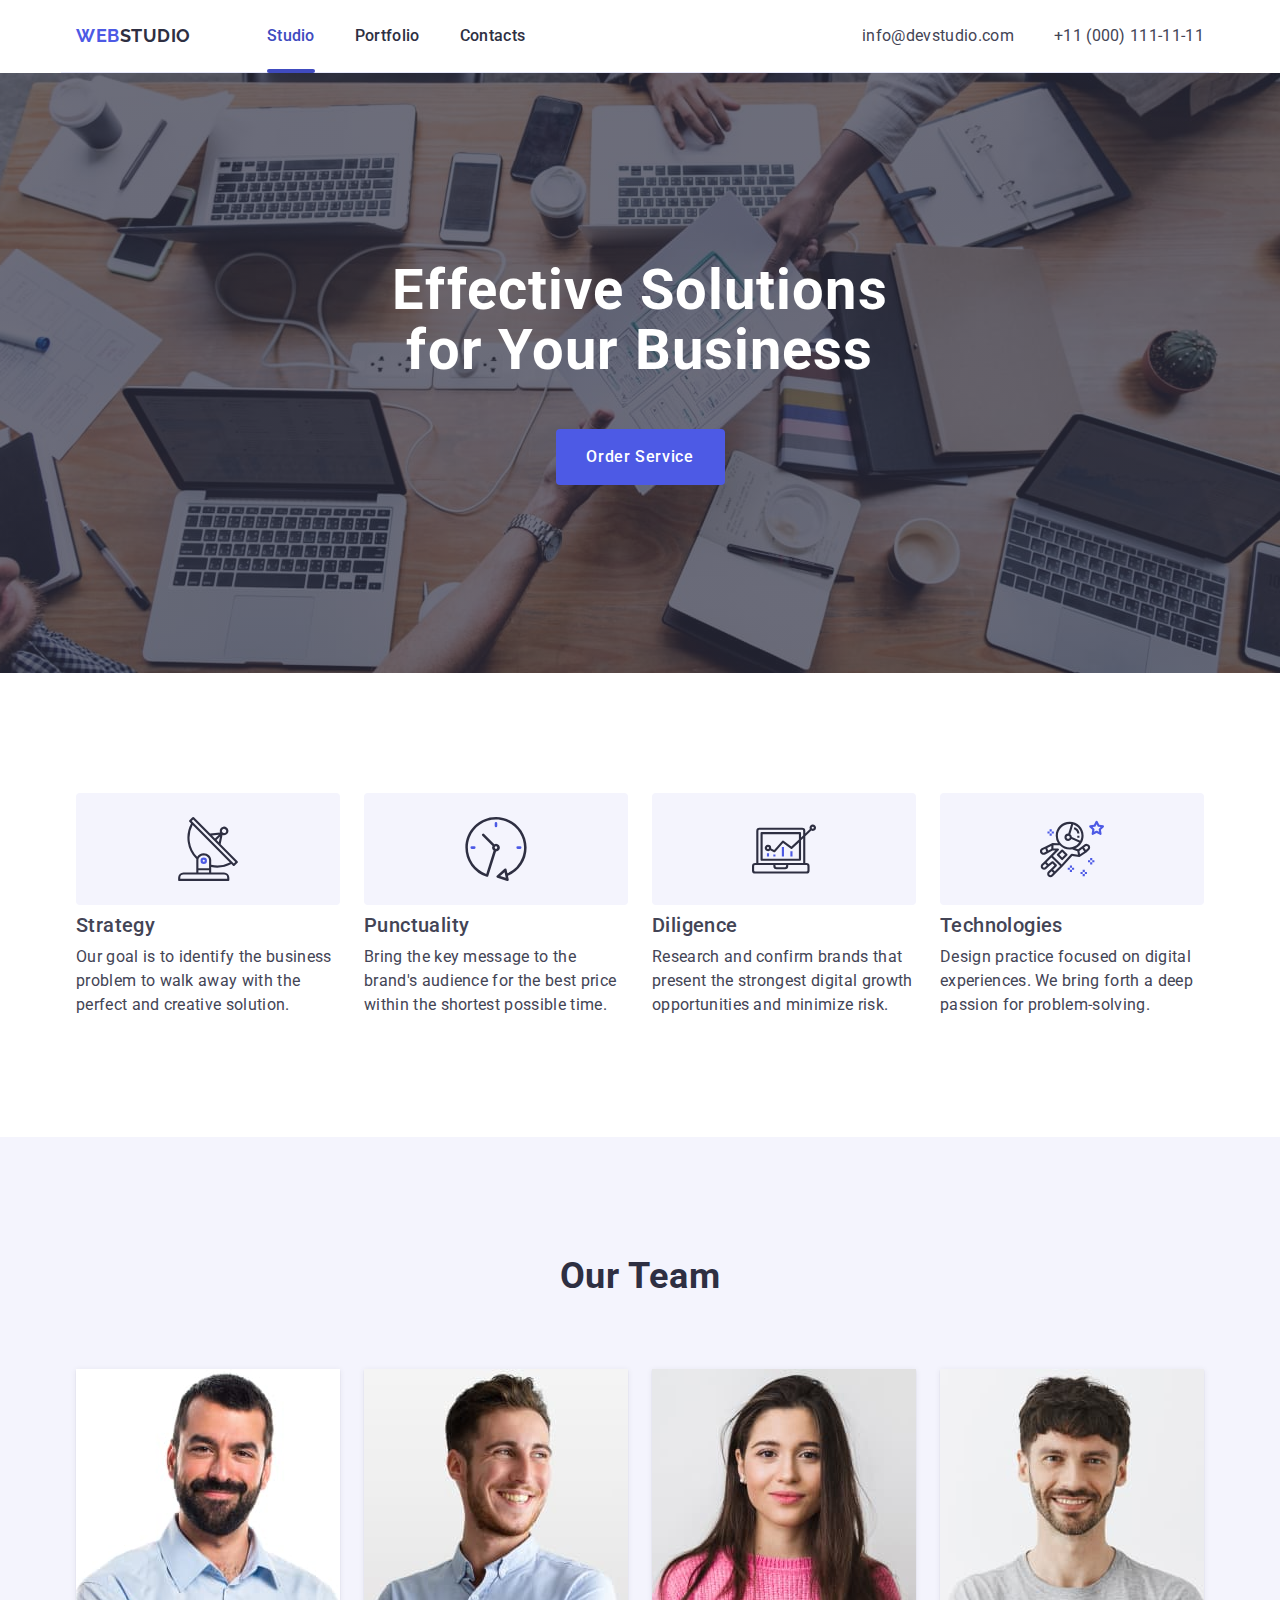
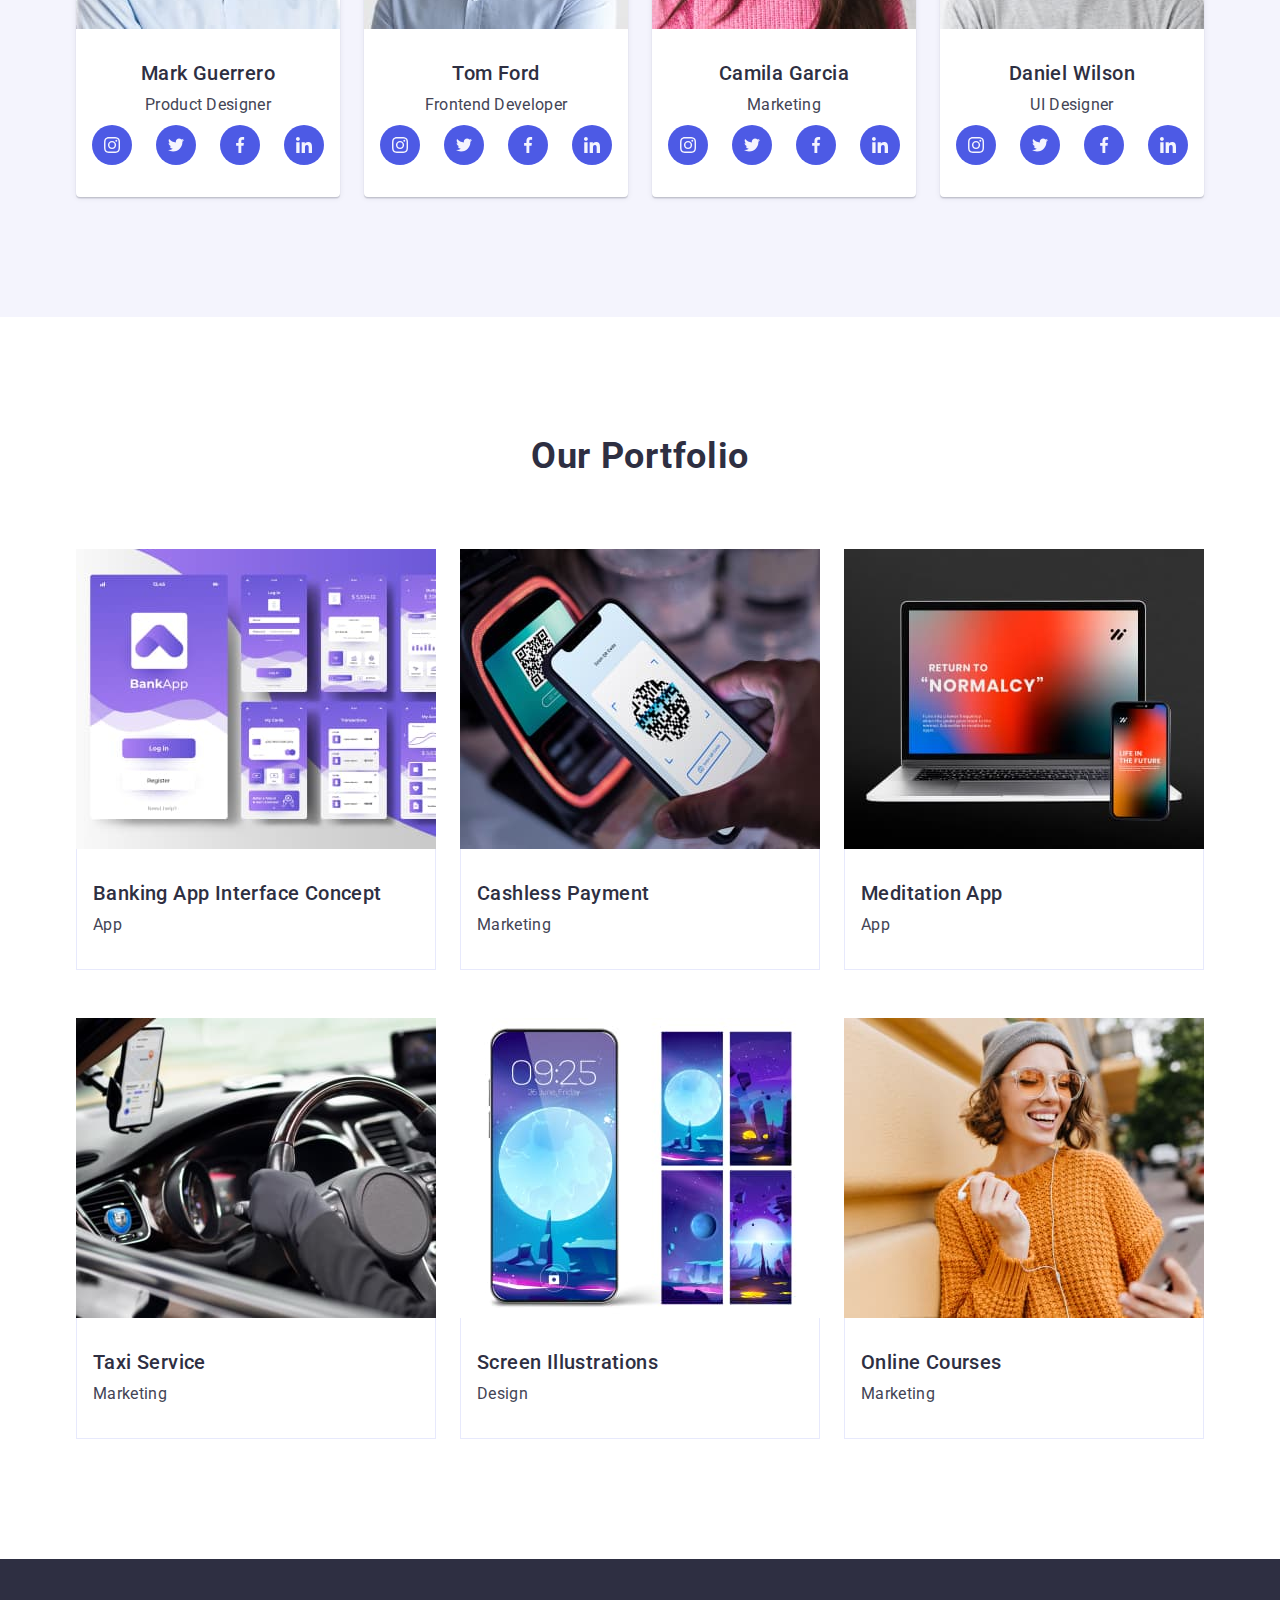
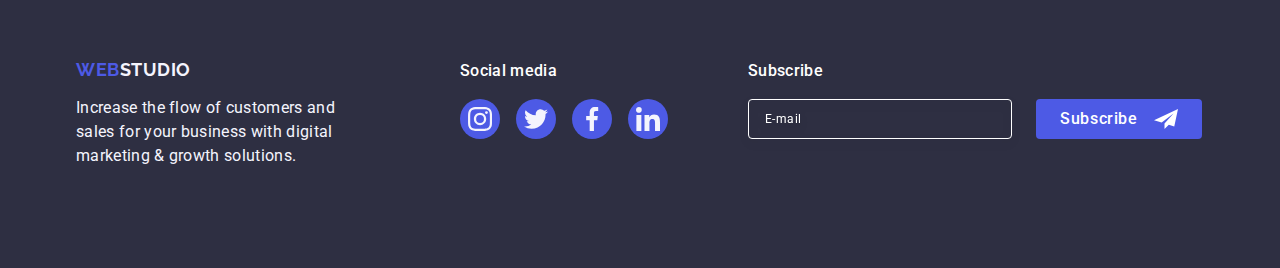
==== commit 917629fe: "finish_repair" ====
--- a/index.html
+++ b/index.html
@@ -65,7 +65,7 @@
           </button>
           <ul class="mob-menu-link list">
             <li class="mob-link-item">
-              <a class="mob-link link-studio link" href="./index.html"
+              <a class="mob-link mob-link-studio link" href="./index.html"
                 >Studio</a
               >
             </li>
@@ -80,13 +80,14 @@
         <div>
           <ul class="mob-address-list list">
             <li class="mob-contacts-item">
+              <a class="mob-contacts phone-link link" href="tel:+110001111111"
+                >+11 (000) 111-11-11</a
+              >
+            </li>
+
+            <li class="mob-contacts-item">
               <a class="mob-contacts link" href="mailto:info@devstudio.com"
                 >info@devstudio.com</a
-              >
-            </li>
-            <li class="mob-contacts-item">
-              <a class="mob-contacts link" href="tel:+110001111111"
-                >+11 (000) 111-11-11</a
               >
             </li>
           </ul>
@@ -98,7 +99,7 @@
                 target="_blank"
                 rel="noopener noreferrer"
               >
-                <svg class="social-mob-icon" width="16" height="16">
+                <svg class="social-mob-icon" width="24" height="24">
                   <use href="./images/icons.svg#icon-instagram"></use>
                 </svg>
               </a>
@@ -110,7 +111,7 @@
                 target="_blank"
                 rel="noopener noreferrer"
               >
-                <svg class="social-mob-icon" width="16" height="16">
+                <svg class="social-mob-icon" width="24" height="24">
                   <use href="./images/icons.svg#icon-twitter"></use>
                 </svg>
               </a>
@@ -122,7 +123,7 @@
                 target="_blank"
                 rel="noopener noreferrer"
               >
-                <svg class="social-mob-icon" width="16" height="16">
+                <svg class="social-mob-icon" width="24" height="24">
                   <use href="./images/icons.svg#icon-facebook"></use>
                 </svg>
               </a>
@@ -134,7 +135,7 @@
                 target="_blank"
                 rel="noopener noreferrer"
               >
-                <svg class="social-mob-icon" width="16" height="16">
+                <svg class="social-mob-icon" width="24" height="24">
                   <use href="./images/icons.svg#icon-linkedin"></use>
                 </svg>
               </a>
@@ -871,7 +872,7 @@
                 maxlength="30"
                 required
               />
-              <svg class="modal-img" width="18" height="24">
+              <svg class="modal-img" width="18" height="18">
                 <use href="./images/icons.svg#icon-person"></use>
               </svg>
             </div>
--- a/css/styles.css
+++ b/css/styles.css
@@ -138,8 +138,6 @@
   line-height: 1.5;
   letter-spacing: 0.02em;
   color: var(--title-color);
-  /* padding-top: 24px;
-  padding-bottom: 24px; */
   transition: color 250ms cubic-bezier(0.4, 0, 0.2, 1);
   position: relative;
 }
@@ -149,18 +147,6 @@
   color: var(--pressed-state);
 }
 
-.link-studio::after {
-  position: absolute;
-  left: 0px;
-  bottom: -1px;
-  width: 100%;
-  height: 4px;
-  content: "";
-  display: block;
-  background-color: var(--pressed-state);
-  border-radius: 2px;
-  color: var(--pressed-state);
-}
 .link-studio {
   color: var(--pressed-state);
 }
@@ -213,10 +199,6 @@
   pointer-events: auto;
 }
 
-.mob-menu-link {
-  margin-bottom: 70px;
-}
-
 .mob-link-item:not(:last-child) {
   margin-bottom: 40px;
 }
@@ -250,6 +232,11 @@
   color: var(--durk-bg);
 }
 
+.mob-link-studio,
+.phone-link {
+  color: var(--pressed-state);
+}
+
 .mob-contacts:hover,
 .mob-contacts:focus {
   color: var(--pressed-state);
@@ -258,7 +245,7 @@
 .mob-soc-list {
   display: flex;
   flex-direction: row;
-  justify-content: center;
+  /* justify-content: center; */
   gap: 40px;
 }
 
@@ -317,9 +304,7 @@
 .hero-container {
   padding-top: 72px;
   padding-bottom: 72px;
-  display: flex;
-  flex-direction: column;
-  align-items: center;
+  text-align: center;
 }
 
 .hero-button {
@@ -349,6 +334,7 @@
   letter-spacing: 0.05em;
   color: var(--main-bg);
   text-align: center;
+  margin: 0 auto;
   margin-bottom: 72px;
   max-width: 220px;
   height: 160px;
@@ -439,6 +425,7 @@
 }
 
 .team-text {
+  text-align: center;
   margin-bottom: 8px;
 }
 
@@ -563,7 +550,6 @@
 /* Footer */
 
 .footer {
-  max-width: 320px;
   background-color: var(--durk-bg);
   margin: 0 auto;
   padding-top: 96px;
@@ -595,7 +581,6 @@
 
 .footer-text {
   color: var(--light-bg);
-  margin-bottom: 72px;
 }
 
 .footer-logo-studio {
@@ -699,7 +684,6 @@
 
 .icon-subscribe {
   fill: var(--main-bg);
-  margin-left: 16px;
 }
 
 /* Backdrop-modal */
@@ -801,6 +785,7 @@
   transform: translateY(-50%);
   left: 16px;
   bottom: 8px;
+  fill: var(--durk-bg);
   transition: fill 250ms cubic-bezier(0.4, 0, 0.2, 1);
 }
 
@@ -935,16 +920,17 @@
     justify-content: center;
   }
 
+  .footer-logo-container {
+    margin-bottom: 72px;
+  }
+
   .social-footer-container {
     align-items: center;
+    margin-bottom: 72px;
   }
 
   .logo-footer {
     justify-content: center;
-  }
-
-  .social-footer-container {
-    margin-bottom: 72px;
   }
 }
 
@@ -961,10 +947,6 @@
 
 @media screen and (min-width: 768px) and (max-width: 1157px) {
   .footer-container {
-    padding-left: 108px;
-  }
-
-  .footer-container {
     gap: 24px;
     row-gap: 72px;
   }
@@ -979,22 +961,40 @@
     margin-right: 120px;
   }
 
+  .mob-menu {
+    display: none;
+  }
+
   .header-list {
     display: flex;
     gap: 40px;
-    padding: 24px 0;
   }
 
   .address-nav {
     display: flex;
     font-style: normal;
-    /* padding-top: 24px;
-    padding-bottom: 24px; */
   }
 
   .addres-list {
     flex-direction: column;
     gap: 12px;
+  }
+
+  .header-link {
+    padding: 24px 0;
+  }
+
+  .link-studio::after {
+    position: absolute;
+    left: 0px;
+    bottom: -1px;
+    width: 100%;
+    height: 4px;
+    content: "";
+    display: block;
+    background-color: var(--pressed-state);
+    border-radius: 2px;
+    color: var(--pressed-state);
   }
 
   .menu-open-btn {
@@ -1070,8 +1070,8 @@
     width: calc((100% - 24px) / 2);
   }
 
-  .footer {
-    max-width: 768px;
+  .footer-container {
+    max-width: 584px;
   }
 
   .footer-text {
@@ -1094,6 +1094,7 @@
   .modal {
     width: 408px;
     min-height: 584px;
+  }
 }
 
 @media screen and (min-width: 1158px) {
@@ -1211,3 +1212,8 @@
     flex-direction: column;
   }
 }
+
+.is-open {
+  visibility: visible;
+  opacity: 1;
+}
